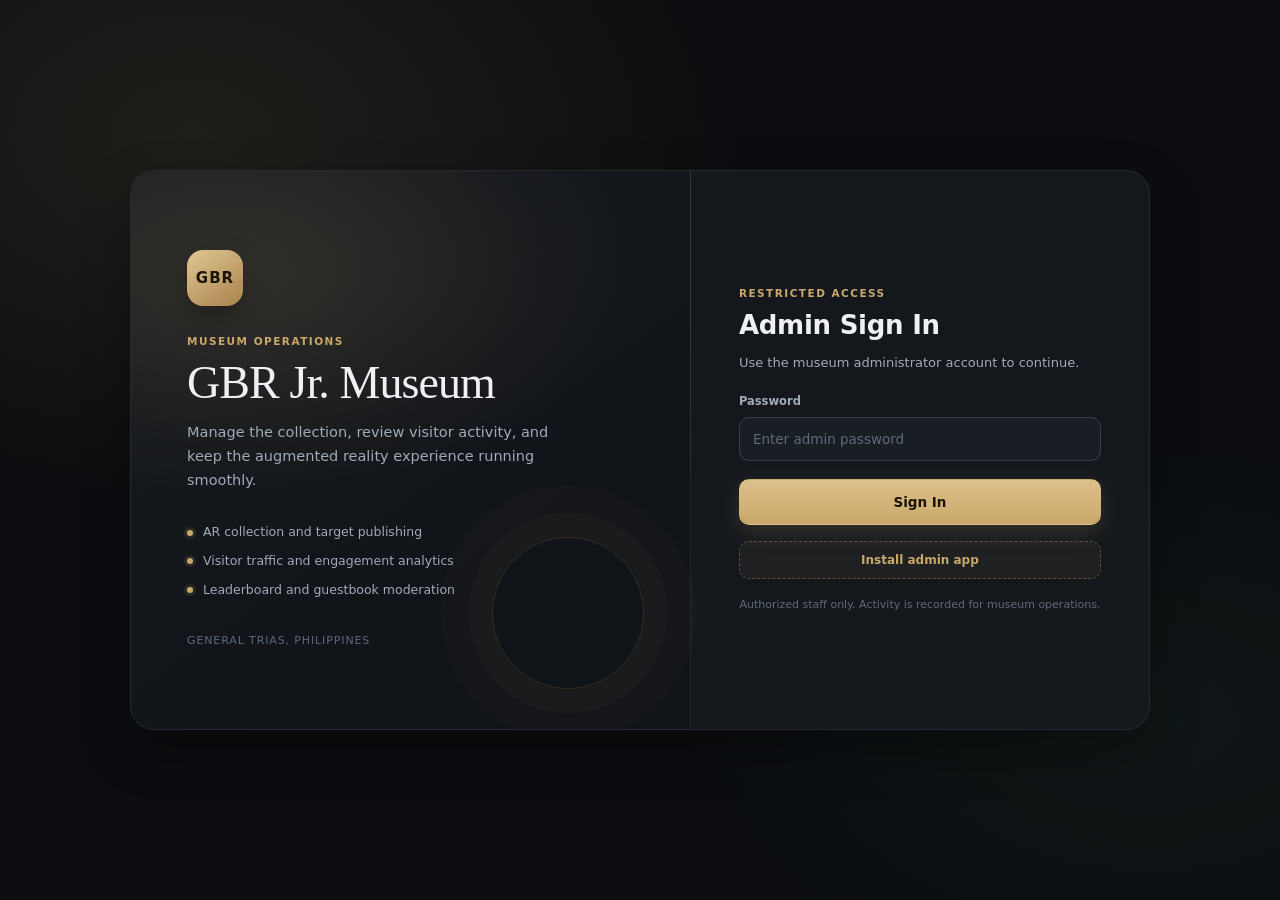
==== admin.html @ 987199d8 "Fix visit analytics recording and expand AI cataloging" ====
<!DOCTYPE html>
<html lang="en">
<head>
<meta charset="UTF-8" />
<meta name="viewport" content="width=device-width, initial-scale=1" />
<title>GBR Jr. Museum — Admin Console</title>
<link rel="manifest" href="admin-manifest.webmanifest" />
<meta name="theme-color" content="#0b0d10" />
<meta name="mobile-web-app-capable" content="yes" />
<meta name="apple-mobile-web-app-capable" content="yes" />
<meta name="apple-mobile-web-app-status-bar-style" content="black-translucent" />
<meta name="apple-mobile-web-app-title" content="GBR Admin" />
<link rel="apple-touch-icon" href="./assets/logo.png" />
<link rel="stylesheet" href="admin.css?v=10" />
<script src="asset-manifest.js"></script>
<script src="offline-store.js"></script>
<script>
  window.gbrAdminInstallPrompt = null;
  window.addEventListener("beforeinstallprompt", (event) => {
    event.preventDefault();
    window.gbrAdminInstallPrompt = event;
  });
</script>
<script src="https://aframe.io/releases/1.5.0/aframe.min.js" defer></script>
<script src="https://cdn.jsdelivr.net/npm/mind-ar@1.2.5/dist/mindar-image-aframe.prod.js" defer></script>
<base target="_blank">
</head>
<body>

  <div id="screen-login" class="login-screen">
    <div class="login-panel">
      <section class="login-brand">
        <div class="brand-mark">GBR</div>
        <p class="eyebrow">Museum Operations</p>
        <h1>GBR Jr. Museum</h1>
        <p class="login-lede">Manage the collection, review visitor activity, and keep the augmented reality experience running smoothly.</p>
        <ul class="login-highlights">
          <li>AR collection and target publishing</li>
          <li>Visitor traffic and engagement analytics</li>
          <li>Leaderboard and guestbook moderation</li>
        </ul>
        <p class="login-location">General Trias, Philippines</p>
      </section>

      <section class="login-card">
        <p class="eyebrow">Restricted Access</p>
        <h2>Admin Sign In</h2>
        <p class="modal-desc">Use the museum administrator account to continue.</p>
        <label class="field-label" for="admin-password-input">Password</label>
        <input id="admin-password-input" class="text-input" type="password" placeholder="Enter admin password" autocomplete="current-password" />
        <p id="admin-login-error" class="admin-error hidden">Incorrect password.</p>
        <button id="btn-admin-login-submit" class="btn-primary">Sign In</button>
        <button id="btn-install-admin-login" class="login-install-btn" type="button">Install admin app</button>
        <p class="login-footnote">Authorized staff only. Activity is recorded for museum operations.</p>
      </section>
    </div>
  </div>

  <div id="ai-modal" class="modal-overlay hidden">
    <div class="modal-card ai-modal-card">
      <p class="modal-eyebrow">AI Assistant</p>
      <h2>Auto-Fill Collection Info &amp; Quiz</h2>
      <p class="modal-desc">Paste any reference text below — an artwork, artifact, sculpture, document, monument, heritage structure, or historical site. The AI will extract the title, artist/maker, year, location, write a description, and generate quiz questions.</p>
      <textarea id="ai-paste-input" class="note-textarea" rows="6" maxlength="4000" placeholder="Paste collection info here… e.g. The historic Puente de Malabon (Malabon Bridge) was constructed during the 19th century under the Spanish colonial administration to span the Malabon-Tullahan river network. During the Philippine-American War in 1899, one of its stone spans was deliberately destroyed by Filipino revolutionary forces. It was later rebuilt in reinforced concrete and steel."></textarea>
      <p class="field-hint">Up to 4,000 characters. Works with artworks, artifacts, monuments, historical sites, and other collection objects.</p>
      <p id="ai-modal-status" class="ai-status"></p>
      <div class="modal-actions">
        <button id="btn-ai-cancel" class="btn-secondary">Cancel</button>
        <button id="btn-ai-submit" class="btn-primary">Auto-Fill Fields &amp; Quiz</button>
      </div>
    </div>
  </div>

  <div id="admin-dashboard" class="admin-shell hidden">
    <aside class="sidebar">
      <div class="sidebar-brand">
        <div class="brand-mark small">GBR</div>
        <div>
          <strong>GBR Jr. Museum</strong>
          <span>Collection Console</span>
        </div>
      </div>

      <nav class="sidebar-nav" aria-label="Admin sections">
        <button class="tab-btn active" data-tab="stats" data-page-title="Visitor Overview">
          <svg viewBox="0 0 24 24" fill="none" stroke="currentColor" stroke-width="1.8" stroke-linecap="round" stroke-linejoin="round" aria-hidden="true"><rect x="3" y="3" width="7" height="7" rx="1.5"/><rect x="14" y="3" width="7" height="7" rx="1.5"/><rect x="3" y="14" width="7" height="7" rx="1.5"/><rect x="14" y="14" width="7" height="7" rx="1.5"/></svg>
          <span>Overview</span>
        </button>
        <button class="tab-btn" data-tab="artworks" data-page-title="Artwork Collection">
          <svg viewBox="0 0 24 24" fill="none" stroke="currentColor" stroke-width="1.8" stroke-linecap="round" stroke-linejoin="round" aria-hidden="true"><rect x="3" y="4" width="18" height="16" rx="2"/><circle cx="8.5" cy="9" r="1.6"/><path d="M21 15l-5-5L5 21"/></svg>
          <span>Artworks</span>
        </button>
        <button class="tab-btn" data-tab="leaderboard" data-page-title="Leaderboard">
          <svg viewBox="0 0 24 24" fill="none" stroke="currentColor" stroke-width="1.8" stroke-linecap="round" stroke-linejoin="round" aria-hidden="true"><path d="M8 21h8"/><path d="M12 17v4"/><path d="M7 4h10v4a5 5 0 0 1-10 0V4z"/><path d="M7 6H4a3 3 0 0 0 3 4"/><path d="M17 6h3a3 3 0 0 1-3 4"/></svg>
          <span>Leaderboard</span>
        </button>
        <button class="tab-btn" data-tab="notes" data-page-title="Guestbook">
          <svg viewBox="0 0 24 24" fill="none" stroke="currentColor" stroke-width="1.8" stroke-linecap="round" stroke-linejoin="round" aria-hidden="true"><path d="M21 14a3 3 0 0 1-3 3H8l-5 4V6a3 3 0 0 1 3-3h12a3 3 0 0 1 3 3v8z"/><path d="M8 8h8"/><path d="M8 12h5"/></svg>
          <span>Guestbook</span>
        </button>
      </nav>

      <div class="sidebar-footer">
        <div class="sidebar-live">
          <span class="live-dot"></span>
          <div>
            <strong>System Online</strong>
            <span>Firebase connected</span>
          </div>
        </div>
      </div>
    </aside>

    <div class="main-shell">
      <header class="topbar">
        <div class="topbar-title">
          <p class="eyebrow">Museum Operations</p>
          <h1 id="page-title">Visitor Overview</h1>
        </div>
        <div class="topbar-actions">
          <span id="stats-updated" class="topbar-updated">Not refreshed yet</span>
          <button id="btn-install-admin" class="btn-secondary btn-small btn-install" type="button" title="Install GBR Admin on this PC">
            <svg viewBox="0 0 24 24" fill="none" stroke="currentColor" stroke-width="1.8" stroke-linecap="round" stroke-linejoin="round" aria-hidden="true"><path d="M12 3v12"/><path d="m7 10 5 5 5-5"/><path d="M5 21h14"/></svg>
            <span>Install App</span>
          </button>
          <button id="btn-refresh-admin" class="btn-secondary btn-small" type="button">Refresh Data</button>
          <button id="btn-logout" class="btn-secondary btn-small btn-logout" type="button">Sign Out</button>
        </div>
      </header>

      <main class="admin-content">

        <section id="tab-stats" class="tab-panel">
          <div class="section-intro">
            <div>
              <h2>Visitor Analytics</h2>
              <p>Live and historical engagement across the museum experience.</p>
            </div>
            <span class="status-chip"><span class="live-dot"></span> Live tracking</span>
          </div>

          <div class="kpi-grid">
            <article class="kpi-card kpi-live">
              <div class="kpi-top">
                <span class="kpi-label">Live Now</span>
                <span class="live-pill"><span class="live-dot"></span>Live</span>
              </div>
              <span id="stat-active-now" class="kpi-value">—</span>
              <span class="kpi-caption">Visitors active in the last 60 seconds</span>
            </article>

            <article class="kpi-card">
              <div class="kpi-top">
                <span class="kpi-label">Visits Today</span>
                <svg class="kpi-icon" viewBox="0 0 24 24" fill="none" stroke="currentColor" stroke-width="1.7" stroke-linecap="round" stroke-linejoin="round" aria-hidden="true"><path d="M4 19V9"/><path d="M10 19V5"/><path d="M16 19v-7"/><path d="M22 19H2"/></svg>
              </div>
              <span id="stat-visits-today" class="kpi-value">—</span>
              <span id="stat-visits-today-note" class="kpi-caption">Compared with yesterday</span>
            </article>

            <article class="kpi-card">
              <div class="kpi-top">
                <span class="kpi-label">7-Day Visits</span>
                <svg class="kpi-icon" viewBox="0 0 24 24" fill="none" stroke="currentColor" stroke-width="1.7" stroke-linecap="round" stroke-linejoin="round" aria-hidden="true"><path d="M3 17l5-5 4 3 6-7"/><path d="M14 8h4v4"/></svg>
              </div>
              <span id="stat-visits-week" class="kpi-value">—</span>
              <span id="stat-visits-week-note" class="kpi-caption">Compared with the previous week</span>
            </article>

            <article class="kpi-card">
              <div class="kpi-top">
                <span class="kpi-label">Completions</span>
                <svg class="kpi-icon" viewBox="0 0 24 24" fill="none" stroke="currentColor" stroke-width="1.7" stroke-linecap="round" stroke-linejoin="round" aria-hidden="true"><path d="M8 21h8"/><path d="M12 17v4"/><path d="M7 4h10v4a5 5 0 0 1-10 0V4z"/><path d="M7 6H4a3 3 0 0 0 3 4"/><path d="M17 6h3a3 3 0 0 1-3 4"/></svg>
              </div>
              <span id="stat-leaderboard-count" class="kpi-value">—</span>
              <span id="stat-completions-note" class="kpi-caption">Visitors who finished the collection</span>
            </article>

            <article class="kpi-card">
              <div class="kpi-top">
                <span class="kpi-label">Guestbook Notes</span>
                <svg class="kpi-icon" viewBox="0 0 24 24" fill="none" stroke="currentColor" stroke-width="1.7" stroke-linecap="round" stroke-linejoin="round" aria-hidden="true"><path d="M21 14a3 3 0 0 1-3 3H8l-5 4V6a3 3 0 0 1 3-3h12a3 3 0 0 1 3 3v8z"/><path d="M8 8h8"/><path d="M8 12h5"/></svg>
              </div>
              <span id="stat-notes-count" class="kpi-value">—</span>
              <span id="stat-notes-note" class="kpi-caption">Notes left by visitors</span>
            </article>
          </div>

          <div class="analytics-grid analytics-grid-main">
            <section class="panel panel-traffic">
              <header class="panel-head">
                <div>
                  <p class="eyebrow">Traffic</p>
                  <h3>Site Visits</h3>
                </div>
                <div class="visits-filter" id="visits-filter">
                  <button class="filter-tab active" data-range="week">This Week</button>
                  <button class="filter-tab" data-range="lastweek">Last Week</button>
                  <button class="filter-tab" data-range="month">This Month</button>
                  <button class="filter-tab" data-range="all">All Time</button>
                </div>
              </header>
              <div id="visits-chart" class="visits-chart"></div>
              <p id="visits-chart-total" class="visits-chart-total">—</p>
            </section>

            <aside class="panel panel-insights">
              <header class="panel-head">
                <div>
                  <p class="eyebrow">Patterns</p>
                  <h3>Visitor Insights</h3>
                </div>
              </header>
              <ul class="insight-list">
                <li><span>Busiest weekday</span><strong id="insight-busiest-day">—</strong></li>
                <li><span>Peak visiting hour</span><strong id="insight-peak-hour">—</strong></li>
                <li><span>Daily average</span><strong id="insight-daily-average">—</strong></li>
                <li><span>Week over week</span><strong id="insight-week-change">—</strong></li>
                <li><span>Avg. completion time</span><strong id="insight-average-completion">—</strong></li>
                <li><span>Fastest completion</span><strong id="insight-fastest-completion">—</strong></li>
              </ul>
            </aside>
          </div>

          <div class="analytics-grid analytics-grid-secondary">
            <section class="panel">
              <header class="panel-head">
                <div>
                  <p class="eyebrow">Journey</p>
                  <h3>Visitor Funnel</h3>
                </div>
              </header>
              <div class="funnel-layout">
                <div id="journey-donut" class="donut">
                  <div class="donut-center">
                    <strong id="journey-rate">—</strong>
                    <span>completion</span>
                  </div>
                </div>
                <div class="legend-list">
                  <div class="legend-item">
                    <span class="legend-dot gold"></span>
                    <span>Completed collection</span>
                    <strong id="journey-completed">—</strong>
                  </div>
                  <div class="legend-item">
                    <span class="legend-dot muted"></span>
                    <span>Visitors seen</span>
                    <strong id="journey-visitors">—</strong>
                  </div>
                  <div class="legend-item">
                    <span class="legend-dot green"></span>
                    <span>Left a note</span>
                    <strong id="journey-notes">—</strong>
                  </div>
                </div>
              </div>
              <p class="panel-footnote" id="journey-footnote">Based on visitors seen across presence, completions, and guestbook activity.</p>
            </section>

            <section class="panel">
              <header class="panel-head">
                <div>
                  <p class="eyebrow">Guestbook</p>
                  <h3>Note Mix</h3>
                </div>
              </header>
              <div class="mix-list">
                <div class="mix-row">
                  <div class="mix-row-head"><span>Text notes</span><strong id="note-mix-text-count">—</strong></div>
                  <div class="meter"><span id="note-mix-text-bar" class="meter-fill meter-gold"></span></div>
                </div>
                <div class="mix-row">
                  <div class="mix-row-head"><span>Drawings</span><strong id="note-mix-draw-count">—</strong></div>
                  <div class="meter"><span id="note-mix-draw-bar" class="meter-fill meter-blue"></span></div>
                </div>
                <div class="mix-row">
                  <div class="mix-row-head"><span>Photos</span><strong id="note-mix-photo-count">—</strong></div>
                  <div class="meter"><span id="note-mix-photo-bar" class="meter-fill meter-green"></span></div>
                </div>
              </div>
              <p class="panel-footnote" id="note-mix-summary">No guestbook notes yet.</p>
            </section>

            <section class="panel">
              <header class="panel-head">
                <div>
                  <p class="eyebrow">AR Collection</p>
                  <h3>Readiness</h3>
                </div>
              </header>
              <div class="readiness-head">
                <strong id="readiness-percent">—</strong>
                <span>of the collection is AR-ready</span>
              </div>
              <div class="meter"><span id="readiness-bar" class="meter-fill meter-gold"></span></div>
              <ul class="mini-stats">
                <li><span>Total works</span><strong id="stat-artwork-count">—</strong></li>
                <li><span>Published</span><strong id="stat-artwork-published">—</strong></li>
                <li><span>Scannable targets</span><strong id="stat-artwork-scannable">—</strong></li>
                <li><span>3D models</span><strong id="stat-artwork-models">—</strong></li>
              </ul>
            </section>
          </div>
        </section>

        <section id="tab-artworks" class="tab-panel hidden">
          <div class="section-intro">
            <div>
              <h2>Artwork Collection</h2>
              <p>Upload, edit, and prepare works for the augmented reality experience.</p>
            </div>
            <div class="section-actions">
              <span id="artworks-count-label" class="status-chip neutral">—</span>
              <button id="btn-new-artwork" class="btn-primary btn-inline" type="button">New Artwork</button>
            </div>
          </div>

          <div class="artworks-layout">
            <div id="artwork-drawer-backdrop" class="drawer-backdrop" aria-hidden="true"></div>
            <div id="artwork-drawer" class="upload-panel panel artwork-drawer" role="dialog" aria-modal="true" aria-hidden="true" aria-labelledby="artwork-drawer-title">
              <header class="panel-head">
                <div>
                  <p id="artwork-drawer-eyebrow" class="eyebrow">New Entry</p>
                  <h3 id="artwork-drawer-title">Upload Artwork</h3>
                </div>
                <button id="btn-close-artwork-drawer" class="icon-btn drawer-close" type="button" aria-label="Close artwork editor">&times;</button>
              </header>

              <div class="drawer-body">
              <button id="btn-open-ai-modal" class="btn-secondary btn-small ai-fill-btn" type="button">AI Assistant — Auto-Fill Info &amp; Quiz</button>

              <div class="form-section quiz-hidden">
                <h4 class="form-section-title">Artwork Details</h4>

                <div class="form-group">
                  <label for="artwork-name">Title <span class="required">*</span></label>
                  <input id="artwork-name" class="text-input" type="text" placeholder="e.g. Starry Night" />
                </div>

                <div class="form-row">
                  <div class="form-group">
                    <label for="artwork-artist">Artist</label>
                    <input id="artwork-artist" class="text-input" type="text" placeholder="e.g. Vincent van Gogh" />
                  </div>
                  <div class="form-group">
                    <label for="artwork-year">Year</label>
                    <input id="artwork-year" class="text-input" type="text" placeholder="e.g. 1889" />
                  </div>
                </div>

                <div class="form-group">
                  <label for="artwork-location">Location</label>
                  <input id="artwork-location" class="text-input" type="text" placeholder="e.g. MoMA, New York" />
                </div>

                <div class="form-group">
                  <label for="artwork-details">Description <span class="required">*</span></label>
                  <textarea id="artwork-details" class="note-textarea" rows="4" placeholder="Full description of the artwork…"></textarea>
                </div>
              </div>

              <div class="form-section quiz-hidden">
                <h4 class="form-section-title">Media</h4>

                <div class="form-group">
                  <label>Artwork Photo <span class="required">*</span></label>
                  <div class="image-upload-zone" id="image-upload-zone">
                    <input type="file" id="artwork-image" accept="image/*" hidden />
                    <img id="image-preview" class="hidden" alt="Preview" />
                    <div id="upload-placeholder" class="upload-placeholder">
                      <span class="upload-icon">+</span>
                      <span>Select artwork image</span>
                      <span class="upload-hint">JPG or PNG, max 5MB</span>
                    </div>
                  </div>
                </div>

                <div class="form-group">
                  <label for="artwork-marker">AR Marker Image</label>
                  <div class="file-input-row">
                    <input type="file" id="artwork-marker" accept="image/*" />
                    <span class="upload-hint">Use the artwork as it appears on display</span>
                  </div>
                  <div id="marker-quality-wrap" class="marker-quality-wrap hidden">
                    <div class="marker-quality-preview">
                      <img id="marker-quality-img" src="" alt="Marker preview" />
                      <div id="marker-quality-canvas-wrap" class="hidden"><canvas id="marker-quality-canvas"></canvas></div>
                    </div>
                    <div class="marker-quality-info">
                      <div class="quality-row">
                        <span class="quality-label">Resolution</span>
                        <span id="marker-quality-resolution">—</span>
                      </div>
                      <div class="quality-row">
                        <span class="quality-label">Contrast score</span>
                        <span id="marker-quality-contrast">—</span>
                        <span id="marker-quality-contrast-bar" class="quality-bar"><span class="quality-bar-fill"></span></span>
                      </div>
                      <div class="quality-row">
                        <span class="quality-label">Feature points (est.)</span>
                        <span id="marker-quality-features">—</span>
                      </div>
                      <div class="quality-row">
                        <span class="quality-label">Overall</span>
                        <span id="marker-quality-rating" class="quality-rating">—</span>
                      </div>
                      <button id="btn-test-marker" class="btn-secondary btn-small" type="button">Test with MindAR Compiler</button>
                      <span id="marker-test-status" class="upload-status hidden"></span>
                    </div>
                  </div>
                </div>

                <div class="form-group">
                  <label for="artwork-model">3D Model (.glb)</label>
                  <input type="file" id="artwork-model" accept=".glb,model/gltf-binary" />
                </div>

                <div class="form-group">
                  <label for="artwork-skybox">Immersive Skybox (.glb)</label>
                  <input type="file" id="artwork-skybox" accept=".glb,model/gltf-binary" />
                </div>
              </div>

              <div class="form-section quiz-hidden">
                <h4 class="form-section-title">AR &amp; Immersive Placement</h4>

                <div class="form-row">
                  <div class="form-group">
                    <label for="artwork-model-scale">AR Model Scale</label>
                    <input id="artwork-model-scale" class="text-input" type="number" min="0.001" max="10" step="0.001" value="0.5" />
                    <span class="upload-hint">Crisanto uses 0.5</span>
                  </div>
                  <div class="form-group">
                    <label for="artwork-model-forward">Forward Position (Z)</label>
                    <input id="artwork-model-forward" class="text-input" type="number" min="-5" max="5" step="0.01" value="0.1" />
                    <span class="upload-hint">Crisanto uses 0.1</span>
                  </div>
                </div>

                <div class="form-row">
                  <div class="form-group">
                    <label for="artwork-immersive-scale">Immersive Scale</label>
                    <input id="artwork-immersive-scale" class="text-input" type="number" min="0.001" max="100" step="0.01" value="1" />
                    <span class="upload-hint">Skybox size (Crisanto: 1, MacArthur: 3.5)</span>
                  </div>
                  <div class="form-group">
                    <label for="artwork-immersive-rotation">Immersive Rotation (X Y Z)</label>
                    <input id="artwork-immersive-rotation" class="text-input" type="text" value="0 0 0" placeholder="e.g. 0 270 0" />
                    <span class="upload-hint">Degrees: pitch yaw roll (MacArthur: 0 270 0)</span>
                  </div>
                </div>

                <div class="form-group">
                  <label for="artwork-immersive-forward">Immersive Forward Position (Z)</label>
                  <input id="artwork-immersive-forward" class="text-input" type="number" min="-20" max="20" step="0.1" value="-3" />
                  <span class="upload-hint">Distance from camera in immersive view. Default: -3</span>
                </div>
              </div>

              <div class="form-section quiz-hidden">
                <h4 class="form-section-title">Visibility</h4>
                <div class="artwork-options">
                  <label class="checkbox-label"><input id="artwork-main" type="checkbox" checked /> Show in Main Collection</label>
                  <label class="checkbox-label"><input id="artwork-scannable" type="checkbox" checked /> Scannable with AR</label>
                  <label class="checkbox-label"><input id="artwork-published" type="checkbox" checked /> Published</label>
                  <label class="checkbox-label checkbox-highlight"><input id="artwork-hunt" type="checkbox" checked /> Include in Scavenger Hunt</label>
                </div>
                <p class="field-hint">Artworks left out of the scavenger hunt stay available in the Library and AR, but are excluded from hunt progress and completion.</p>
              </div>

              <div class="form-section" id="quiz-section">
                <div class="quiz-section-head">
                  <h4 class="form-section-title">Quiz Questions</h4>
                  <button id="btn-add-quiz-question" class="btn-secondary btn-small" type="button">+ Add Question</button>
                </div>
                <p class="field-hint">Add multiple-choice questions for this artwork. The AI Assistant can also generate a quiz from the info you paste.</p>
                <div id="quiz-editor-list" class="quiz-editor-list"></div>
              </div>
              </div>

              <div class="drawer-footer">
                <p id="upload-status" class="upload-status"></p>
                <div class="drawer-footer-actions">
                  <button id="btn-cancel-artwork-edit" class="btn-secondary" type="button">Cancel</button>
                  <button id="btn-upload-artwork" class="btn-primary">Upload Artwork</button>
                </div>
              </div>
            </div>

            <div class="artworks-list-panel panel">
              <header class="panel-head">
                <div>
                  <p class="eyebrow">Collection</p>
                  <h3>Existing Artworks</h3>
                </div>
                <p class="collection-hint">Select artworks to bulk edit, or use the hunt switch for a quick change.</p>
              </header>

              <div class="collection-toolbar">
                <div class="collection-toolbar-main">
                  <label class="search-field" for="artwork-search">
                    <svg viewBox="0 0 24 24" aria-hidden="true"><circle cx="11" cy="11" r="7"></circle><path d="m20 20-4-4"></path></svg>
                    <input id="artwork-search" type="search" placeholder="Search by title, artist, or year" autocomplete="off" />
                  </label>
                  <select id="artwork-hunt-filter" class="date-select" aria-label="Filter artworks">
                    <option value="all">All artworks</option>
                    <option value="hunt">In scavenger hunt</option>
                    <option value="not-hunt">Not in hunt</option>
                    <option value="draft">Drafts only</option>
                  </select>
                </div>
                <div class="collection-toolbar-actions">
                  <label class="checkbox-label select-all-label"><input id="artwork-select-all" type="checkbox" /> Select all shown</label>
                  <span id="artwork-selection-count" class="filter-count">0 selected</span>
                  <button id="btn-bulk-edit" class="btn-secondary btn-small" type="button" disabled>Bulk edit</button>
                </div>
              </div>

              <p id="artwork-collection-status" class="collection-status hidden" role="status"></p>

              <div id="bulk-edit-panel" class="bulk-edit-panel hidden">
                <div class="bulk-edit-head">
                  <div>
                    <p class="eyebrow">Bulk edit</p>
                    <h4>Update selected artworks</h4>
                  </div>
                  <button id="btn-bulk-close" class="btn-tiny" type="button">Close</button>
                </div>
                <p class="modal-desc">Choose what to change. Keep leaves a field untouched. Published, collection, and AR settings apply to uploaded artworks; scavenger hunt applies to every artwork.</p>
                <div class="bulk-edit-grid">
                  <label class="bulk-field">
                    <span>Scavenger hunt</span>
                    <select id="bulk-hunt" class="date-select">
                      <option value="keep">Keep unchanged</option>
                      <option value="yes">Include in hunt</option>
                      <option value="no">Remove from hunt</option>
                    </select>
                  </label>
                  <label class="bulk-field">
                    <span>Published</span>
                    <select id="bulk-published" class="date-select">
                      <option value="keep">Keep unchanged</option>
                      <option value="yes">Publish</option>
                      <option value="no">Unpublish</option>
                    </select>
                  </label>
                  <label class="bulk-field">
                    <span>AR scanning</span>
                    <select id="bulk-scannable" class="date-select">
                      <option value="keep">Keep unchanged</option>
                      <option value="yes">Enable</option>
                      <option value="no">Disable</option>
                    </select>
                  </label>
                  <label class="bulk-field">
                    <span>Main collection</span>
                    <select id="bulk-main" class="date-select">
                      <option value="keep">Keep unchanged</option>
                      <option value="yes">Show</option>
                      <option value="no">Hide</option>
                    </select>
                  </label>
                </div>
                <div class="bulk-edit-actions">
                  <span id="bulk-edit-status" class="upload-status"></span>
                  <button id="btn-bulk-apply" class="btn-primary btn-inline" type="button">Apply changes</button>
                </div>
              </div>

              <div id="admin-artworks-list" class="admin-artworks-list"></div>

              <div class="ar-publish-panel">
                <p class="eyebrow">AR Target Bundle</p>
                <p class="modal-desc">Build a new target file after adding or changing scannable artworks. Visitors keep using the last complete bundle until this finishes.</p>
                <button id="btn-build-ar" class="btn-primary btn-inline" type="button">Build and Publish AR Collection</button>
                <p id="ar-build-status" class="upload-status"></p>
              </div>
            </div>
          </div>
        </section>

        <section id="tab-leaderboard" class="tab-panel hidden">
          <div class="section-intro">
            <div>
              <h2>Leaderboard</h2>
              <p>Fastest collection completions, newest first when unfiltered.</p>
            </div>
            <div class="admin-section-actions">
              <button id="btn-export-leaderboard" class="btn-tiny">Export JSON</button>
              <button id="btn-clear-leaderboard" class="btn-tiny danger">Clear All</button>
            </div>
          </div>

          <div class="panel table-panel">
            <div class="date-filter-bar">
              <span class="date-filter-label">Filter by date</span>
              <select id="lb-date-filter" class="date-select">
                <option value="all">All Time</option>
                <option value="today">Today</option>
                <option value="yesterday">Yesterday</option>
                <option value="week">This Week</option>
                <option value="lastweek">Last Week</option>
                <option value="month">This Month</option>
                <option value="lastmonth">Last Month</option>
                <option value="custom">Custom Range…</option>
              </select>
              <div id="lb-custom-range" class="custom-range hidden">
                <input type="date" id="lb-date-from" class="date-input" />
                <span>to</span>
                <input type="date" id="lb-date-to" class="date-input" />
                <button id="lb-apply-custom" class="btn-tiny">Apply</button>
              </div>
              <span id="lb-filter-count" class="filter-count"></span>
            </div>

            <div id="admin-leaderboard-list" class="admin-list"></div>
          </div>
        </section>

        <section id="tab-notes" class="tab-panel hidden">
          <div class="section-intro">
            <div>
              <h2>Guestbook</h2>
              <p>Review and moderate visitor notes, drawings, and photos.</p>
            </div>
            <div class="admin-section-actions">
              <button id="btn-export-notes" class="btn-tiny">Export JSON</button>
              <button id="btn-clear-notes" class="btn-tiny danger">Clear All</button>
            </div>
          </div>

          <div class="panel table-panel">
            <div class="date-filter-bar">
              <span class="date-filter-label">Filter by date</span>
              <select id="notes-date-filter" class="date-select">
                <option value="all">All Time</option>
                <option value="today">Today</option>
                <option value="yesterday">Yesterday</option>
                <option value="week">This Week</option>
                <option value="lastweek">Last Week</option>
                <option value="month">This Month</option>
                <option value="lastmonth">Last Month</option>
                <option value="custom">Custom Range…</option>
              </select>
              <div id="notes-custom-range" class="custom-range hidden">
                <input type="date" id="notes-date-from" class="date-input" />
                <span>to</span>
                <input type="date" id="notes-date-to" class="date-input" />
                <button id="notes-apply-custom" class="btn-tiny">Apply</button>
              </div>
              <span id="notes-filter-count" class="filter-count"></span>
            </div>

            <div id="admin-notes-list" class="admin-list"></div>
          </div>
        </section>

      </main>
    </div>
  </div>

  <div id="admin-note-view-modal" class="modal-overlay hidden">
    <div class="modal-card admin-note-view-card">
      <p class="modal-eyebrow">Guestbook Note</p>
      <div id="admin-note-view-content" class="admin-note-view-content"></div>
      <p id="admin-note-view-name" class="admin-note-view-name"></p>
      <button id="btn-admin-note-view-close" class="btn-secondary" type="button">Close</button>
    </div>
  </div>

  <script src="https://www.gstatic.com/firebasejs/10.12.0/firebase-app-compat.js"></script>
  <script src="https://www.gstatic.com/firebasejs/10.12.0/firebase-auth-compat.js"></script>
  <script src="https://www.gstatic.com/firebasejs/10.12.0/firebase-database-compat.js"></script>

  <script src="https://cdn.jsdelivr.net/npm/@supabase/supabase-js@2"></script>

  <script>
    const firebaseConfig = {
      apiKey: "AIzaSyAqhByx12wmk-fSGdkvZmu9LKlBZbKAy6k",
      authDomain: "gbrmuseumtest.firebaseapp.com",
      databaseURL: "https://gbrmuseumtest-default-rtdb.asia-southeast1.firebasedatabase.app",
      projectId: "gbrmuseumtest",
      storageBucket: "gbrmuseumtest.firebasestorage.app",
      messagingSenderId: "712998038471",
      appId: "1:712998038471:web:8fce1f16a87c2dc89247e2",
      measurementId: "G-ELC6XEQDZR"
    };
    firebase.initializeApp(firebaseConfig);
  </script>

  <script src="admin.js?v=11" defer></script>
</body>
</html>
---- admin.css ----
/* ============================================
   GBR Jr. Museum — Admin Console
   ============================================ */
:root {
  --bg: #0b0d10;
  --bg-elevated: #0f1216;
  --surface: #14181d;
  --surface-2: #191e25;
  --surface-3: #20262e;
  --border: rgba(255, 255, 255, 0.075);
  --border-strong: rgba(255, 255, 255, 0.14);
  --text: #eef0f3;
  --text-dim: #a2aab6;
  --muted: #7f8996;
  --muted-2: #606a77;
  --gold: #c9a86a;
  --gold-bright: #ddc08b;
  --gold-soft: rgba(201, 168, 106, 0.12);
  --gold-softer: rgba(201, 168, 106, 0.06);
  --success: #5fbf8f;
  --success-soft: rgba(95, 191, 143, 0.12);
  --danger: #e06b63;
  --danger-soft: rgba(224, 107, 99, 0.12);
  --blue: #7fb3d5;
  --radius-lg: 18px;
  --radius: 14px;
  --radius-sm: 10px;
  --shadow: 0 20px 50px rgba(0, 0, 0, 0.3);
  --shadow-sm: 0 8px 24px rgba(0, 0, 0, 0.18);
  --sidebar-width: 248px;
}

* { box-sizing: border-box; -webkit-tap-highlight-color: transparent; }

html, body {
  margin: 0;
  padding: 0;
  min-height: 100%;
}

body {
  color: var(--text);
  font-family: "Segoe UI", system-ui, -apple-system, BlinkMacSystemFont, Roboto, sans-serif;
  font-size: 14px;
  line-height: 1.5;
  background:
    radial-gradient(1100px 500px at 78% -12%, rgba(201, 168, 106, 0.08), transparent 62%),
    radial-gradient(900px 500px at 8% 110%, rgba(95, 191, 143, 0.045), transparent 60%),
    var(--bg);
  -webkit-font-smoothing: antialiased;
}

h1, h2, h3, h4 { margin: 0; font-weight: 650; letter-spacing: -0.01em; }
p { margin: 0; }
button, input, select, textarea { font: inherit; }
button { color: inherit; }
svg { display: block; }

.hidden { display: none !important; }

/* ---------------- Shared type ---------------- */
.eyebrow {
  margin: 0 0 4px;
  color: var(--gold);
  font-size: 10.5px;
  font-weight: 700;
  letter-spacing: 0.14em;
  text-transform: uppercase;
}

/* ---------------- Buttons ---------------- */
.btn-primary, .btn-secondary, .btn-tiny {
  border: 1px solid transparent;
  border-radius: var(--radius-sm);
  font-family: inherit;
  font-weight: 650;
  cursor: pointer;
  transition: background 0.16s ease, border-color 0.16s ease, color 0.16s ease, transform 0.16s ease;
}

.btn-primary {
  width: 100%;
  min-height: 46px;
  padding: 12px 20px;
  margin-top: 6px;
  color: #1b1409;
  background: linear-gradient(180deg, var(--gold-bright), var(--gold));
  box-shadow: 0 8px 22px rgba(201, 168, 106, 0.18);
  font-size: 13.5px;
}
.btn-primary:hover { filter: brightness(1.05); }
.btn-primary:active { transform: translateY(1px); }
.btn-primary:disabled { opacity: 0.55; cursor: not-allowed; }

.btn-secondary {
  min-height: 46px;
  padding: 12px 18px;
  color: var(--text);
  background: rgba(255, 255, 255, 0.055);
  border-color: var(--border-strong);
  font-size: 13.5px;
}
.btn-secondary:hover { background: rgba(255, 255, 255, 0.09); border-color: rgba(255, 255, 255, 0.22); }

.btn-small {
  width: auto;
  min-height: 38px;
  padding: 9px 15px;
  font-size: 12.5px;
}

.btn-tiny {
  min-height: 34px;
  padding: 7px 12px;
  border-radius: 8px;
  color: var(--text-dim);
  background: rgba(255, 255, 255, 0.05);
  border-color: var(--border);
  font-size: 11.5px;
}
.btn-tiny:hover { color: var(--text); background: rgba(255, 255, 255, 0.09); }
.btn-tiny.danger { color: #f59a92; border-color: rgba(224, 107, 99, 0.32); background: var(--danger-soft); }
.btn-tiny.danger:hover { background: rgba(224, 107, 99, 0.2); }

/* ---------------- Inputs ---------------- */
.text-input, .note-textarea, .date-select, .date-input {
  width: 100%;
  color: var(--text);
  background: var(--surface-2);
  border: 1px solid var(--border-strong);
  border-radius: var(--radius-sm);
  padding: 11px 13px;
  font-size: 13.5px;
  outline: none;
  transition: border-color 0.16s ease, box-shadow 0.16s ease, background 0.16s ease;
}
.text-input { min-height: 44px; }
.text-input::placeholder, .note-textarea::placeholder { color: var(--muted-2); }
.text-input:focus, .note-textarea:focus, .date-select:focus, .date-input:focus {
  border-color: rgba(201, 168, 106, 0.7);
  box-shadow: 0 0 0 3px rgba(201, 168, 106, 0.14);
  background: #1b2028;
}
.note-textarea { min-height: 108px; resize: vertical; line-height: 1.55; }
.date-select { width: auto; cursor: pointer; padding-right: 34px; }
.date-input { width: auto; min-width: 140px; }

.field-label {
  display: block;
  margin: 16px 0 6px;
  color: var(--text-dim);
  font-size: 11.5px;
  font-weight: 650;
}

.file-input-row { display: flex; flex-direction: column; gap: 6px; }
.file-input-row input, .form-group input[type="file"] {
  width: 100%;
  padding: 10px 12px;
  color: var(--muted);
  background: var(--surface-2);
  border: 1px dashed var(--border-strong);
  border-radius: var(--radius-sm);
  font-size: 12px;
}
.file-input-row input::file-selector-button, .form-group input[type="file"]::file-selector-button {
  margin-right: 10px;
  padding: 5px 10px;
  color: var(--text);
  background: rgba(255, 255, 255, 0.07);
  border: 0;
  border-radius: 7px;
  font-size: 11.5px;
  font-weight: 600;
  cursor: pointer;
}

.checkbox-label {
  display: flex;
  align-items: center;
  gap: 10px;
  color: var(--text-dim);
  font-size: 12.5px;
  cursor: pointer;
}
.checkbox-label input { width: 16px; height: 16px; accent-color: var(--gold); }
.checkbox-highlight { color: var(--gold-bright); }
.field-hint { margin: 9px 0 0; color: var(--muted-2); font-size: 11px; line-height: 1.55; }

.form-group { margin-bottom: 16px; }
.form-group label {
  display: block;
  margin-bottom: 6px;
  color: var(--text-dim);
  font-size: 11.5px;
  font-weight: 650;
}
.form-group .required { color: var(--danger); }
.form-row { display: grid; grid-template-columns: 1fr 1fr; gap: 12px; }
.artwork-options {
  display: grid;
  gap: 10px;
  padding: 14px;
  background: var(--surface-2);
  border: 1px solid var(--border);
  border-radius: var(--radius-sm);
}

.upload-hint { display: block; margin-top: 5px; color: var(--muted-2); font-size: 10.5px; line-height: 1.4; }

/* ---------------- Login ---------------- */
.login-screen {
  position: fixed;
  inset: 0;
  z-index: 40;
  display: flex;
  align-items: center;
  justify-content: center;
  padding: 32px;
  overflow-y: auto;
  background:
    radial-gradient(900px 600px at 15% 15%, rgba(201, 168, 106, 0.11), transparent 62%),
    radial-gradient(800px 500px at 90% 80%, rgba(95, 191, 143, 0.05), transparent 60%),
    var(--bg);
}

.login-panel {
  display: grid;
  grid-template-columns: minmax(0, 1.1fr) minmax(0, 0.9fr);
  width: min(1020px, 100%);
  min-height: 560px;
  background: var(--surface);
  border: 1px solid var(--border);
  border-radius: 24px;
  box-shadow: var(--shadow);
  overflow: hidden;
}

.login-brand {
  position: relative;
  display: flex;
  flex-direction: column;
  justify-content: center;
  padding: 56px;
  background:
    radial-gradient(600px 340px at 20% 18%, rgba(201, 168, 106, 0.16), transparent 65%),
    linear-gradient(145deg, #171b20, #101318 70%);
  border-right: 1px solid var(--border);
}
.login-brand::after {
  content: "";
  position: absolute;
  right: 46px;
  bottom: 40px;
  width: 150px;
  height: 150px;
  border: 1px solid rgba(201, 168, 106, 0.18);
  border-radius: 50%;
  box-shadow: 0 0 0 24px rgba(201, 168, 106, 0.035), 0 0 0 52px rgba(201, 168, 106, 0.02);
  pointer-events: none;
}
.login-brand .eyebrow { margin-top: 28px; }
.login-brand h1 {
  max-width: 430px;
  margin: 4px 0 14px;
  font-family: Georgia, "Times New Roman", serif;
  font-size: clamp(32px, 4vw, 46px);
  font-weight: 500;
  letter-spacing: -0.02em;
  line-height: 1.08;
}
.login-lede { max-width: 390px; color: var(--text-dim); font-size: 14.5px; line-height: 1.65; }
.login-highlights {
  display: grid;
  gap: 10px;
  margin: 30px 0 0;
  padding: 0;
  list-style: none;
}
.login-highlights li {
  display: flex;
  align-items: center;
  gap: 10px;
  color: var(--text-dim);
  font-size: 12.5px;
}
.login-highlights li::before {
  content: "";
  width: 6px;
  height: 6px;
  flex-shrink: 0;
  border-radius: 50%;
  background: var(--gold);
  box-shadow: 0 0 0 3px var(--gold-soft);
}
.login-location { margin-top: 34px; color: var(--muted-2); font-size: 11px; letter-spacing: 0.08em; text-transform: uppercase; }

.login-card {
  align-self: center;
  padding: 52px 48px;
}
.login-card h2 { margin: 0 0 8px; font-size: 26px; }
.login-card .modal-desc { margin-bottom: 20px; }
.login-card .btn-primary { margin-top: 18px; }
.login-footnote { margin-top: 18px; color: var(--muted-2); font-size: 11px; line-height: 1.5; text-align: center; }
.login-install-btn {
  display: inline-flex;
  align-items: center;
  justify-content: center;
  width: 100%;
  margin-top: 16px;
  padding: 9px 12px;
  color: var(--gold);
  background: var(--gold-softer);
  border: 1px dashed rgba(201, 168, 106, 0.36);
  border-radius: var(--radius-sm);
  font-family: inherit;
  font-size: 12px;
  font-weight: 650;
  cursor: pointer;
}
.login-install-btn:hover {
  background: var(--gold-soft);
  border-color: rgba(201, 168, 106, 0.5);
}

.brand-mark {
  display: flex;
  align-items: center;
  justify-content: center;
  width: 56px;
  height: 56px;
  color: #1b1409;
  background: linear-gradient(145deg, #e0c793, #a9824c);
  border-radius: 16px;
  font-size: 15px;
  font-weight: 800;
  letter-spacing: 0.07em;
  box-shadow: 0 10px 26px rgba(0, 0, 0, 0.28);
}
.brand-mark.small { width: 40px; height: 40px; border-radius: 12px; font-size: 11px; }

/* ---------------- Modals ---------------- */
.modal-overlay {
  position: fixed;
  inset: 0;
  z-index: 50;
  display: flex;
  align-items: center;
  justify-content: center;
  padding: 24px;
  background: rgba(5, 7, 9, 0.78);
  backdrop-filter: blur(6px);
}
.modal-card {
  width: 100%;
  max-width: 430px;
  max-height: calc(100vh - 48px);
  overflow-y: auto;
  padding: 30px;
  text-align: left;
  background: var(--surface);
  border: 1px solid var(--border-strong);
  border-radius: 20px;
  box-shadow: var(--shadow);
}
.modal-eyebrow {
  margin: 0 0 6px;
  color: var(--gold);
  font-size: 10.5px;
  font-weight: 700;
  letter-spacing: 0.14em;
  text-transform: uppercase;
}
.modal-card h2 { margin-bottom: 8px; font-size: 22px; }
.modal-desc { color: var(--text-dim); font-size: 13px; line-height: 1.55; }
.modal-actions { display: flex; gap: 10px; margin-top: 16px; }
.modal-actions .btn-primary, .modal-actions .btn-secondary { width: 50%; margin-top: 0; }
.ai-modal-card { max-width: 560px; }
.ai-modal-card .note-textarea { margin-top: 16px; min-height: 150px; }
.ai-modal-card .btn-primary { width: 100%; }

.admin-error {
  margin: 8px 0 0;
  color: #f08c84;
  font-size: 12px;
}

.ai-status { min-height: 20px; margin: 10px 0 0; color: var(--text-dim); font-size: 12px; }
.ai-status.success { color: var(--success); }
.ai-status.error { color: #f08c84; }

/* ---------------- App shell ---------------- */
.admin-shell { min-height: 100vh; }
.admin-shell.hidden { display: none; }

.sidebar {
  position: fixed;
  inset: 0 auto 0 0;
  z-index: 30;
  display: flex;
  flex-direction: column;
  width: var(--sidebar-width);
  padding: 22px 14px;
  background: rgba(11, 14, 18, 0.92);
  border-right: 1px solid var(--border);
  backdrop-filter: blur(16px);
}

.sidebar-brand {
  display: flex;
  align-items: center;
  gap: 12px;
  padding: 0 6px 20px;
  margin-bottom: 16px;
  border-bottom: 1px solid var(--border);
}
.sidebar-brand strong { display: block; font-size: 13px; font-weight: 650; }
.sidebar-brand span { display: block; margin-top: 1px; color: var(--muted-2); font-size: 10.5px; }

.sidebar-nav { display: flex; flex: 1; flex-direction: column; gap: 3px; }

.tab-btn {
  display: flex;
  align-items: center;
  gap: 12px;
  width: 100%;
  padding: 11px 12px;
  color: var(--muted);
  background: transparent;
  border: 1px solid transparent;
  border-radius: var(--radius-sm);
  font-size: 13px;
  font-weight: 600;
  text-align: left;
  cursor: pointer;
  transition: background 0.16s ease, color 0.16s ease, border-color 0.16s ease;
}
.tab-btn svg { width: 18px; height: 18px; flex-shrink: 0; }
.tab-btn:hover { color: var(--text); background: rgba(255, 255, 255, 0.04); }
.tab-btn.active {
  color: var(--gold-bright);
  background: var(--gold-soft);
  border-color: rgba(201, 168, 106, 0.16);
}

.sidebar-footer { padding-top: 14px; border-top: 1px solid var(--border); }
.sidebar-live {
  display: flex;
  align-items: center;
  gap: 11px;
  padding: 10px 8px;
}
.sidebar-live strong { display: block; font-size: 11.5px; font-weight: 650; }
.sidebar-live span { display: block; color: var(--muted-2); font-size: 10px; }

.live-dot {
  width: 8px;
  height: 8px;
  flex-shrink: 0;
  border-radius: 50%;
  background: var(--success);
  box-shadow: 0 0 0 4px var(--success-soft);
  animation: livePulse 2.4s ease-in-out infinite;
}
@keyframes livePulse {
  0%, 100% { box-shadow: 0 0 0 4px var(--success-soft); }
  50% { box-shadow: 0 0 0 7px rgba(95, 191, 143, 0.03); }
}

.main-shell {
  display: flex;
  flex-direction: column;
  min-height: 100vh;
  margin-left: var(--sidebar-width);
}

.topbar {
  position: sticky;
  top: 0;
  z-index: 20;
  display: flex;
  align-items: center;
  justify-content: space-between;
  gap: 20px;
  padding: 17px 32px;
  background: rgba(11, 13, 16, 0.82);
  border-bottom: 1px solid var(--border);
  backdrop-filter: blur(16px);
}
.topbar-title h1 { margin-top: 2px; font-size: 21px; font-weight: 650; }
.topbar-actions { display: flex; align-items: center; gap: 9px; }
.topbar-updated { margin-right: 4px; color: var(--muted-2); font-size: 11.5px; white-space: nowrap; }
.btn-logout { color: var(--text-dim); }
.btn-install {
  display: inline-flex;
  align-items: center;
  justify-content: center;
  gap: 7px;
  color: var(--gold-bright);
  background: var(--gold-soft);
  border-color: rgba(201, 168, 106, 0.32);
}
.btn-install:hover {
  background: rgba(201, 168, 106, 0.19);
  border-color: rgba(201, 168, 106, 0.5);
}
.btn-install svg { width: 15px; height: 15px; }

.admin-content {
  width: 100%;
  max-width: 1480px;
  margin: 0 auto;
  padding: 28px 32px 56px;
}

/* ---------------- Section heading ---------------- */
.section-intro {
  display: flex;
  align-items: flex-end;
  justify-content: space-between;
  gap: 24px;
  margin-bottom: 20px;
}
.section-intro h2 { margin-bottom: 4px; font-size: 23px; }
.section-intro p { color: var(--muted); font-size: 13px; }

.status-chip {
  display: inline-flex;
  align-items: center;
  gap: 8px;
  flex-shrink: 0;
  padding: 7px 12px;
  color: var(--success);
  background: var(--success-soft);
  border: 1px solid rgba(95, 191, 143, 0.22);
  border-radius: 999px;
  font-size: 11px;
  font-weight: 650;
}
.status-chip.neutral {
  color: var(--text-dim);
  background: rgba(255, 255, 255, 0.04);
  border-color: var(--border);
  font-variant-numeric: tabular-nums;
}

/* ---------------- KPI cards ---------------- */
.kpi-grid {
  display: grid;
  grid-template-columns: repeat(5, minmax(0, 1fr));
  gap: 12px;
  margin-bottom: 18px;
}
.kpi-card {
  display: flex;
  flex-direction: column;
  min-height: 130px;
  padding: 16px 17px;
  background: linear-gradient(180deg, rgba(255, 255, 255, 0.045), rgba(255, 255, 255, 0.012));
  border: 1px solid var(--border);
  border-radius: var(--radius);
  box-shadow: var(--shadow-sm);
}
.kpi-card.kpi-live {
  background: linear-gradient(180deg, rgba(95, 191, 143, 0.1), rgba(95, 191, 143, 0.015));
  border-color: rgba(95, 191, 143, 0.24);
}
.kpi-top { display: flex; align-items: center; justify-content: space-between; gap: 8px; }
.kpi-label { color: var(--muted); font-size: 11.5px; font-weight: 650; letter-spacing: 0.01em; }
.kpi-icon { width: 17px; height: 17px; color: var(--muted-2); }
.kpi-value {
  margin-top: auto;
  padding-top: 18px;
  color: var(--text);
  font-family: Georgia, "Times New Roman", serif;
  font-size: 33px;
  font-weight: 500;
  line-height: 1;
  letter-spacing: -0.02em;
  font-variant-numeric: tabular-nums;
}
.kpi-live .kpi-value { color: var(--success); }
.kpi-caption { margin-top: 8px; color: var(--muted-2); font-size: 10.5px; line-height: 1.35; }
.live-pill {
  display: inline-flex;
  align-items: center;
  gap: 5px;
  color: var(--success);
  font-size: 9.5px;
  font-weight: 700;
  letter-spacing: 0.08em;
  text-transform: uppercase;
}
.live-pill .live-dot { width: 6px; height: 6px; box-shadow: none; }

/* ---------------- Panels ---------------- */
.panel {
  padding: 20px;
  background: var(--surface);
  border: 1px solid var(--border);
  border-radius: var(--radius-lg);
  box-shadow: var(--shadow-sm);
}
.panel-head {
  display: flex;
  align-items: flex-start;
  justify-content: space-between;
  gap: 16px;
  margin-bottom: 16px;
}
.panel-head h3 { margin-top: 2px; font-size: 16px; }
.panel-head .eyebrow { margin-bottom: 1px; }
.panel-footnote { margin-top: 14px; color: var(--muted-2); font-size: 10.5px; line-height: 1.5; }

.analytics-grid { display: grid; gap: 14px; }
.analytics-grid-main { grid-template-columns: minmax(0, 1.9fr) minmax(280px, 0.85fr); margin-bottom: 14px; }
.analytics-grid-secondary { grid-template-columns: repeat(3, minmax(0, 1fr)); }

/* ---------------- Visits chart ---------------- */
.visits-filter { display: flex; flex-wrap: wrap; gap: 5px; justify-content: flex-end; }
.filter-tab {
  padding: 6px 10px;
  color: var(--muted);
  background: transparent;
  border: 1px solid var(--border);
  border-radius: 7px;
  font-size: 10.5px;
  font-weight: 650;
  cursor: pointer;
  transition: background 0.16s ease, color 0.16s ease, border-color 0.16s ease;
}
.filter-tab:hover { color: var(--text); background: rgba(255, 255, 255, 0.05); }
.filter-tab.active {
  color: var(--gold-bright);
  background: var(--gold-soft);
  border-color: rgba(201, 168, 106, 0.26);
}

.visits-chart {
  display: flex;
  align-items: stretch;
  gap: 10px;
  height: 238px;
  padding: 18px 10px 0;
  background:
    repeating-linear-gradient(to top, transparent 0, transparent 47px, rgba(255, 255, 255, 0.045) 48px),
    rgba(255, 255, 255, 0.018);
  border: 1px solid rgba(255, 255, 255, 0.04);
  border-radius: 12px;
}
.visits-chart-bar {
  display: flex;
  flex: 1;
  flex-direction: column;
  align-items: center;
  gap: 6px;
  min-width: 0;
}
.visits-chart-bar-count {
  color: var(--text-dim);
  font-size: 10.5px;
  font-weight: 650;
  font-variant-numeric: tabular-nums;
}
.visits-chart-bar-track {
  display: flex;
  align-items: flex-end;
  justify-content: center;
  width: 100%;
  flex: 1;
  min-height: 0;
}
.visits-chart-bar-fill {
  width: min(38px, 72%);
  background: linear-gradient(180deg, #dfc28b, #a9824c);
  border-radius: 7px 7px 3px 3px;
  box-shadow: 0 -6px 20px rgba(201, 168, 106, 0.14);
  transition: height 0.35s ease;
}
.visits-chart-bar-label {
  color: var(--muted-2);
  font-size: 9.5px;
  white-space: nowrap;
}
.visits-chart-total { margin-top: 10px; color: var(--muted-2); font-size: 11px; text-align: right; }

/* ---------------- Insights ---------------- */
.insight-list { margin: 0; padding: 0; list-style: none; }
.insight-list li {
  display: flex;
  align-items: baseline;
  justify-content: space-between;
  gap: 16px;
  padding: 11px 0;
  border-bottom: 1px solid var(--border);
  font-size: 12px;
}
.insight-list li:last-child { padding-bottom: 0; border-bottom: 0; }
.insight-list span { color: var(--muted); }
.insight-list strong { color: var(--text); font-weight: 650; text-align: right; font-variant-numeric: tabular-nums; }

/* ---------------- Funnel / mix / readiness ---------------- */
.funnel-layout { display: flex; align-items: center; gap: 22px; }
.donut {
  --pct: 0;
  position: relative;
  display: flex;
  align-items: center;
  justify-content: center;
  width: 138px;
  height: 138px;
  flex-shrink: 0;
  border-radius: 50%;
  background: conic-gradient(var(--gold) calc(var(--pct) * 1%), rgba(255, 255, 255, 0.07) 0);
}
.donut::before {
  content: "";
  position: absolute;
  inset: 13px;
  border-radius: 50%;
  background: var(--surface);
  border: 1px solid rgba(255, 255, 255, 0.04);
}
.donut-center { position: relative; z-index: 1; text-align: center; }
.donut-center strong { display: block; font-size: 25px; font-weight: 650; line-height: 1.1; }
.donut-center span { color: var(--muted-2); font-size: 9px; font-weight: 700; letter-spacing: 0.09em; text-transform: uppercase; }
.legend-list { display: flex; flex: 1; flex-direction: column; gap: 11px; min-width: 0; }
.legend-item { display: flex; align-items: center; gap: 9px; color: var(--muted); font-size: 11.5px; }
.legend-item strong { margin-left: auto; color: var(--text); font-weight: 650; font-variant-numeric: tabular-nums; }
.legend-dot { width: 7px; height: 7px; flex-shrink: 0; border-radius: 50%; }
.legend-dot.gold { background: var(--gold); }
.legend-dot.muted { background: var(--muted-2); }
.legend-dot.green { background: var(--success); }

.mix-list { display: flex; flex-direction: column; gap: 15px; }
.mix-row-head { display: flex; align-items: baseline; justify-content: space-between; gap: 12px; margin-bottom: 6px; color: var(--muted); font-size: 11.5px; }
.mix-row-head strong { color: var(--text); font-weight: 650; font-variant-numeric: tabular-nums; }
.meter { height: 7px; overflow: hidden; background: rgba(255, 255, 255, 0.065); border-radius: 999px; }
.meter-fill { display: block; width: 0; height: 100%; border-radius: inherit; transition: width 0.45s ease; }
.meter-gold { background: linear-gradient(90deg, #a9824c, var(--gold-bright)); }
.meter-blue { background: linear-gradient(90deg, #4f7f9d, var(--blue)); }
.meter-green { background: linear-gradient(90deg, #3f8b67, var(--success)); }

.readiness-head { display: flex; align-items: baseline; gap: 9px; margin-bottom: 10px; }
.readiness-head strong {
  color: var(--gold-bright);
  font-family: Georgia, "Times New Roman", serif;
  font-size: 34px;
  font-weight: 500;
  line-height: 1;
  font-variant-numeric: tabular-nums;
}
.readiness-head span { color: var(--muted-2); font-size: 10.5px; }
.mini-stats {
  display: grid;
  grid-template-columns: 1fr 1fr;
  gap: 8px;
  margin: 16px 0 0;
  padding: 0;
  list-style: none;
}
.mini-stats li {
  display: flex;
  flex-direction: column;
  gap: 1px;
  padding: 9px 11px;
  background: var(--surface-2);
  border: 1px solid var(--border);
  border-radius: 9px;
}
.mini-stats span { color: var(--muted-2); font-size: 9.5px; font-weight: 650; letter-spacing: 0.05em; text-transform: uppercase; }
.mini-stats strong { font-size: 17px; font-weight: 650; font-variant-numeric: tabular-nums; }

/* ---------------- Artworks ---------------- */
.artworks-layout { display: block; }
.upload-panel, .artworks-list-panel { padding: 22px; }
.artworks-list-panel { min-height: 420px; }
.collection-hint { max-width: 380px; color: var(--muted); font-size: 11.5px; text-align: right; }

.section-actions { display: flex; align-items: center; gap: 10px; flex-shrink: 0; }
.btn-inline { width: auto; margin-top: 0; }

/* ---------------- Artwork drawer ---------------- */
body.drawer-open { overflow: hidden; }
.drawer-backdrop {
  position: fixed;
  inset: 0;
  z-index: 89;
  background: rgba(5, 7, 11, 0.62);
  opacity: 0;
  visibility: hidden;
  backdrop-filter: blur(2px);
  transition: opacity 0.22s ease, visibility 0.22s ease;
}
.drawer-backdrop.open { opacity: 1; visibility: visible; }
.artwork-drawer {
  position: fixed;
  top: 0;
  right: 0;
  bottom: 0;
  z-index: 90;
  width: min(580px, 100vw);
  max-height: 100vh;
  overflow-y: auto;
  padding: 0;
  background: var(--surface);
  border: 0;
  border-left: 1px solid var(--border-strong);
  border-radius: 0;
  box-shadow: -24px 0 70px rgba(0, 0, 0, 0.45);
  transform: translateX(104%);
  visibility: hidden;
  transition: transform 0.28s cubic-bezier(0.22, 0.8, 0.3, 1), visibility 0.28s ease;
  overscroll-behavior: contain;
}
.artwork-drawer.open { transform: translateX(0); visibility: visible; }
.artwork-drawer .panel-head {
  position: sticky;
  top: 0;
  z-index: 3;
  flex-direction: row;
  align-items: center;
  margin: 0;
  padding: 20px 24px;
  background: rgba(15, 18, 24, 0.97);
  border-bottom: 1px solid var(--border);
  backdrop-filter: blur(12px);
}
.drawer-close {
  display: inline-flex;
  align-items: center;
  justify-content: center;
  width: 36px;
  height: 36px;
  flex-shrink: 0;
  color: var(--text-dim);
  background: rgba(255, 255, 255, 0.06);
  border: 1px solid var(--border);
  border-radius: 9px;
  font-size: 22px;
  line-height: 1;
  cursor: pointer;
}
.drawer-close:hover { color: var(--text); background: rgba(255, 255, 255, 0.1); }
.drawer-body { padding: 4px 24px 20px; }
.drawer-footer {
  position: sticky;
  bottom: 0;
  z-index: 3;
  padding: 16px 24px;
  background: rgba(15, 18, 24, 0.97);
  border-top: 1px solid var(--border);
  backdrop-filter: blur(12px);
}
.drawer-footer .upload-status { margin: 0 0 10px; text-align: left; }
.drawer-footer .upload-status:empty { display: none; }
.drawer-footer-actions { display: flex; gap: 10px; }
.drawer-footer-actions .btn-secondary { flex: 0 0 34%; }
.drawer-footer-actions .btn-primary { flex: 1; margin-top: 0; }

/* ---------------- Collection controls ---------------- */
.collection-toolbar {
  display: flex;
  align-items: center;
  justify-content: space-between;
  gap: 14px;
  margin: 16px 0;
  padding: 12px;
  background: var(--surface-2);
  border: 1px solid var(--border);
  border-radius: 12px;
}
.collection-toolbar-main { display: flex; align-items: center; gap: 9px; flex: 1; min-width: 0; }
.collection-toolbar-main .date-select { width: 170px; flex-shrink: 0; }
.search-field {
  display: flex;
  align-items: center;
  gap: 8px;
  flex: 1;
  min-width: 180px;
  padding: 0 11px;
  background: var(--surface);
  border: 1px solid var(--border-strong);
  border-radius: 9px;
}
.search-field:focus-within { border-color: rgba(201, 168, 106, 0.65); }
.search-field svg {
  width: 15px;
  height: 15px;
  flex-shrink: 0;
  fill: none;
  stroke: var(--muted);
  stroke-linecap: round;
  stroke-width: 1.8;
}
.search-field input {
  width: 100%;
  min-height: 36px;
  padding: 0;
  color: var(--text);
  background: transparent;
  border: 0;
  outline: 0;
  font-family: inherit;
  font-size: 12.5px;
}
.search-field input::placeholder { color: var(--muted-2); }
.collection-toolbar-actions { display: flex; align-items: center; gap: 10px; flex-shrink: 0; }
.select-all-label { margin: 0; white-space: nowrap; }
.collection-toolbar .filter-count { margin: 0; white-space: nowrap; }
.collection-status {
  margin: -4px 0 14px;
  padding: 9px 12px;
  color: var(--muted);
  background: var(--surface-2);
  border: 1px solid var(--border);
  border-radius: 9px;
  font-size: 11.5px;
}
.collection-status.success { color: var(--success); background: rgba(124, 196, 125, 0.08); border-color: rgba(124, 196, 125, 0.22); }
.collection-status.error { color: #f08c84; background: rgba(224, 107, 99, 0.08); border-color: rgba(224, 107, 99, 0.24); }

.bulk-edit-panel {
  margin: 0 0 16px;
  padding: 16px;
  background: var(--gold-softer);
  border: 1px solid rgba(201, 168, 106, 0.28);
  border-radius: 12px;
}
.bulk-edit-head { display: flex; align-items: flex-start; justify-content: space-between; gap: 12px; }
.bulk-edit-head h4 { margin: 0; font-size: 15px; }
.bulk-edit-grid {
  display: grid;
  grid-template-columns: repeat(4, minmax(0, 1fr));
  gap: 10px;
  margin-top: 13px;
}
.bulk-field { display: flex; flex-direction: column; gap: 5px; color: var(--muted); font-size: 10.5px; font-weight: 650; letter-spacing: 0.04em; text-transform: uppercase; }
.bulk-field .date-select { width: 100%; }
.bulk-edit-actions { display: flex; align-items: center; justify-content: flex-end; gap: 14px; margin-top: 13px; }
.bulk-edit-actions .upload-status { margin: 0; flex: 1; text-align: right; }
.bulk-edit-actions .btn-primary { min-height: 38px; padding: 8px 16px; font-size: 12.5px; }
.ai-fill-btn { width: 100%; margin-bottom: 4px; }

.form-section { margin-top: 24px; padding-top: 22px; border-top: 1px solid var(--border); }
.form-section:first-of-type { margin-top: 20px; }
.form-section-title {
  margin-bottom: 14px;
  color: var(--gold);
  font-size: 10.5px;
  font-weight: 700;
  letter-spacing: 0.13em;
  text-transform: uppercase;
}

/* ---------------- Quiz builder ---------------- */
.quiz-section-head { display: flex; align-items: center; justify-content: space-between; gap: 10px; }
.quiz-section-head .form-section-title { margin-bottom: 10px; }
.quiz-editor-list { display: flex; flex-direction: column; gap: 14px; margin-top: 12px; }
.quiz-editor-empty {
  padding: 16px;
  color: var(--muted);
  font-size: 12.5px;
  text-align: center;
  border: 1px dashed var(--border-strong);
  border-radius: 12px;
}
.quiz-question-card {
  padding: 14px;
  background: rgba(255, 255, 255, 0.025);
  border: 1px solid var(--border);
  border-radius: 12px;
}
.quiz-question-head {
  display: flex;
  align-items: center;
  justify-content: space-between;
  gap: 10px;
  margin-bottom: 10px;
}
.quiz-question-label {
  color: var(--muted);
  font-size: 10.5px;
  font-weight: 700;
  letter-spacing: 0.08em;
  text-transform: uppercase;
}
.quiz-question-card .note-textarea,
.quiz-question-card .text-input { min-height: 40px; padding: 9px 11px; font-size: 12.5px; }
.quiz-question-card .note-textarea { min-height: 62px; margin-bottom: 10px; }
.quiz-option-row { display: flex; align-items: center; gap: 10px; margin-top: 8px; }
.quiz-option-row input[type="radio"] {
  flex: none;
  width: 16px;
  height: 16px;
  accent-color: var(--gold);
  cursor: pointer;
}
.quiz-option-row .text-input { flex: 1; min-height: 38px; }
.quiz-option-hint { margin: 10px 0 0; color: var(--muted-2); font-size: 10.5px; line-height: 1.5; }
.artwork-drawer.quiz-mode .quiz-hidden { display: none; }
#ai-modal { z-index: 130; }

.image-upload-zone {
  position: relative;
  display: flex;
  align-items: center;
  justify-content: center;
  width: 100%;
  aspect-ratio: 16 / 10;
  overflow: hidden;
  background: var(--surface-2);
  border: 1.5px dashed var(--border-strong);
  border-radius: var(--radius);
  cursor: pointer;
  transition: border-color 0.16s ease, background 0.16s ease;
}
.image-upload-zone:hover { border-color: rgba(201, 168, 106, 0.6); background: rgba(201, 168, 106, 0.035); }
.upload-placeholder {
  display: flex;
  flex-direction: column;
  align-items: center;
  gap: 4px;
  color: var(--text-dim);
  font-size: 12.5px;
}
.upload-icon {
  display: flex;
  align-items: center;
  justify-content: center;
  width: 38px;
  height: 38px;
  margin-bottom: 4px;
  color: var(--gold);
  background: var(--gold-soft);
  border: 1px solid rgba(201, 168, 106, 0.22);
  border-radius: 50%;
  font-size: 22px;
  font-weight: 300;
  line-height: 1;
}
#image-preview { position: absolute; inset: 0; width: 100%; height: 100%; object-fit: cover; }
#image-preview.hidden { display: none; }

.upload-status { min-height: 18px; margin: 10px 0 0; color: var(--muted); font-size: 11.5px; text-align: center; }
.upload-status.success { color: var(--success); }
.upload-status.error { color: #f08c84; }

.admin-artworks-list { display: flex; flex-direction: column; gap: 8px; }
.artwork-row {
  display: flex;
  align-items: center;
  gap: 12px;
  padding: 11px 12px;
  background: var(--surface-2);
  border: 1px solid var(--border);
  border-radius: 12px;
  transition: border-color 0.16s ease, background 0.16s ease;
}
.artwork-row:hover { background: var(--surface-3); border-color: var(--border-strong); }
.artwork-row.selected { background: rgba(201, 168, 106, 0.08); border-color: rgba(201, 168, 106, 0.45); }
.artwork-select-cell { display: flex; align-items: center; flex-shrink: 0; padding: 4px; }
.artwork-select-cell input { width: 16px; height: 16px; accent-color: var(--gold); cursor: pointer; }
.artwork-row-thumb {
  width: 52px;
  height: 52px;
  flex-shrink: 0;
  object-fit: cover;
  background: rgba(0, 0, 0, 0.28);
  border-radius: 9px;
}
.artwork-thumb-fallback {
  display: flex;
  align-items: center;
  justify-content: center;
  color: var(--gold);
  background: var(--gold-soft);
  font-size: 19px;
  font-weight: 700;
}
.artwork-row-info { flex: 1; min-width: 0; }
.artwork-row-info .artwork-name { overflow: hidden; margin-bottom: 2px; color: var(--text); font-weight: 650; font-size: 12.5px; text-overflow: ellipsis; white-space: nowrap; }
.artwork-row-info .artwork-meta { overflow: hidden; color: var(--muted); font-size: 11px; text-overflow: ellipsis; white-space: nowrap; }
.artwork-tags { display: flex; flex-wrap: wrap; gap: 5px; margin-top: 6px; }
.artwork-source, .status-pill {
  display: inline-block;
  padding: 2px 7px;
  color: var(--gold-bright);
  background: var(--gold-soft);
  border-radius: 999px;
  font-size: 9px;
  font-weight: 700;
  letter-spacing: 0.04em;
  text-transform: uppercase;
}
.artwork-source.builtin { color: var(--text-dim); background: rgba(255, 255, 255, 0.06); }
.status-pill { color: var(--muted); background: rgba(255, 255, 255, 0.055); }
.status-pill.published { color: var(--success); background: rgba(124, 196, 125, 0.1); }
.status-pill.draft { color: #e7b46f; background: rgba(231, 180, 111, 0.1); }
.status-pill.hunt { color: var(--gold-bright); background: var(--gold-soft); }
.status-pill.quiz-count { color: #8fc7e8; background: rgba(143, 199, 232, 0.1); }
.status-pill.muted { color: var(--muted-2); }
.artwork-row-controls { display: flex; align-items: center; gap: 12px; flex-shrink: 0; }
.hunt-switch {
  display: flex;
  align-items: center;
  gap: 7px;
  padding: 7px 9px;
  color: var(--muted);
  background: rgba(255, 255, 255, 0.035);
  border: 1px solid var(--border);
  border-radius: 9px;
  font-size: 10px;
  font-weight: 650;
  cursor: pointer;
  user-select: none;
}
.hunt-switch:hover { color: var(--text); border-color: var(--border-strong); }
.hunt-switch input { position: absolute; opacity: 0; pointer-events: none; }
.hunt-track {
  position: relative;
  width: 30px;
  height: 17px;
  flex-shrink: 0;
  background: rgba(255, 255, 255, 0.13);
  border-radius: 999px;
  transition: background 0.16s ease;
}
.hunt-track::after {
  content: "";
  position: absolute;
  top: 2px;
  left: 2px;
  width: 13px;
  height: 13px;
  background: #c7cbd2;
  border-radius: 50%;
  transition: transform 0.16s ease, background 0.16s ease;
}
.hunt-switch input:checked + .hunt-track { background: rgba(201, 168, 106, 0.55); }
.hunt-switch input:checked + .hunt-track::after { transform: translateX(13px); background: var(--gold-bright); }
.hunt-switch input:focus-visible + .hunt-track { outline: 2px solid var(--gold); outline-offset: 2px; }
.artwork-row-actions { display: flex; gap: 6px; flex-shrink: 0; }
.artwork-row-actions .btn-tiny, .artwork-row-actions .admin-delete-btn { white-space: nowrap; }
.artwork-row-actions .admin-delete-btn {
  min-height: 34px;
  padding: 7px 10px;
  color: #f59a92;
  background: var(--danger-soft);
  border: 1px solid rgba(224, 107, 99, 0.28);
  border-radius: 8px;
  font-size: 11.5px;
  font-weight: 650;
  cursor: pointer;
}
.artwork-row-actions .admin-delete-btn:hover { background: rgba(224, 107, 99, 0.2); }
.collection-empty { padding: 34px 12px; color: var(--muted); font-size: 12.5px; text-align: center; }

.ar-publish-panel {
  margin-top: 18px;
  padding: 16px;
  background: var(--gold-softer);
  border: 1px solid rgba(201, 168, 106, 0.22);
  border-radius: 12px;
}
.ar-publish-panel .btn-primary { margin-top: 12px; }
.ar-publish-panel .upload-status { text-align: left; }

/* ---------------- Lists / tables ---------------- */
.table-panel { padding: 16px; }
.admin-section-header { display: flex; align-items: center; justify-content: space-between; gap: 16px; }
.admin-section-actions { display: flex; flex-wrap: wrap; gap: 7px; }

.date-filter-bar {
  display: flex;
  flex-wrap: wrap;
  align-items: center;
  gap: 10px;
  padding: 12px;
  background: var(--surface-2);
  border: 1px solid var(--border);
  border-radius: 12px;
}
.date-filter-label { color: var(--muted); font-size: 11px; font-weight: 650; letter-spacing: 0.04em; text-transform: uppercase; }
.custom-range { display: flex; align-items: center; gap: 8px; flex-wrap: wrap; }
.custom-range span { color: var(--muted-2); font-size: 11px; }
.filter-count { margin-left: auto; color: var(--gold); font-size: 11px; font-weight: 650; }

.admin-list { display: flex; flex-direction: column; gap: 7px; margin-top: 12px; }
.admin-row {
  display: flex;
  align-items: center;
  gap: 13px;
  padding: 11px 13px;
  background: var(--surface-2);
  border: 1px solid var(--border);
  border-radius: 11px;
  font-size: 12.5px;
  transition: background 0.16s ease, border-color 0.16s ease;
}
.admin-row:hover { background: var(--surface-3); border-color: var(--border-strong); }
.admin-row-info { flex: 1; min-width: 0; }
.admin-row-info .admin-row-name { color: var(--text); font-weight: 650; }
.admin-row-info .admin-row-meta { overflow: hidden; color: var(--muted); font-size: 11.5px; text-overflow: ellipsis; white-space: nowrap; }
.admin-row-info .admin-row-date { color: var(--muted-2); font-size: 10px; }
.admin-row-actions { display: flex; align-items: center; gap: 6px; flex-shrink: 0; }

.admin-delete-btn {
  flex-shrink: 0;
  padding: 6px 11px;
  color: #f59a92;
  background: var(--danger-soft);
  border: 1px solid rgba(224, 107, 99, 0.28);
  border-radius: 7px;
  font-size: 10.5px;
  font-weight: 700;
  cursor: pointer;
  transition: background 0.16s ease, border-color 0.16s ease;
}
.admin-delete-btn:hover { background: rgba(224, 107, 99, 0.2); border-color: rgba(224, 107, 99, 0.45); }
.admin-delete-btn:disabled { opacity: 0.6; cursor: wait; }

.admin-note-row { align-items: center; }
.admin-note-preview {
  display: flex;
  flex-direction: column;
  width: 84px;
  height: 96px;
  flex-shrink: 0;
  overflow: hidden;
  padding: 7px;
  background: var(--surface-3);
  border: 1px solid rgba(0, 0, 0, 0.2);
  border-radius: 5px;
  box-shadow: 0 3px 9px rgba(0, 0, 0, 0.28);
  cursor: pointer;
  font-family: inherit;
}
.admin-note-preview.type-photo { padding: 5px; background: #f7f4ec; }
.admin-note-preview img { width: 100%; height: 100%; object-fit: contain; border-radius: 2px; }
.admin-note-preview.type-photo img { object-fit: cover; }
.admin-note-preview-text {
  flex: 1;
  overflow: hidden;
  color: #2a2320;
  font-family: Georgia, "Times New Roman", serif;
  font-size: 9px;
  line-height: 1.25;
  text-align: left;
  word-break: break-word;
}
.admin-note-preview:hover { outline: 1px solid rgba(201, 168, 106, 0.5); }

.admin-note-view-card { max-width: 470px; }
.admin-note-view-content {
  display: flex;
  align-items: center;
  justify-content: center;
  min-height: 150px;
  margin: 14px 0;
  padding: 16px;
  overflow: hidden;
  background: #f4ecd8;
  border-radius: 11px;
}
.admin-note-view-content p {
  margin: 0;
  color: #2a2320;
  font-family: Georgia, "Times New Roman", serif;
  font-size: 14px;
  line-height: 1.5;
  text-align: center;
  white-space: pre-wrap;
  overflow-wrap: anywhere;
}
.admin-note-view-content img { max-width: 100%; max-height: 340px; border-radius: 8px; }
.admin-note-view-name { margin: 0 0 16px; color: var(--muted); font-size: 11px; text-align: center; }

.leaderboard-status { padding: 18px 4px; color: var(--muted); font-size: 12.5px; }

/* ---------------- Marker quality ---------------- */
.marker-quality-wrap {
  margin-top: 12px;
  padding: 13px;
  background: var(--surface-2);
  border: 1px solid var(--border);
  border-radius: 11px;
}
.marker-quality-preview { margin-bottom: 12px; text-align: center; }
.marker-quality-preview img, .marker-quality-preview canvas {
  max-width: 100%;
  max-height: 180px;
  background: #000;
  border: 1px solid var(--border);
  border-radius: 7px;
}
.quality-row { display: flex; align-items: center; gap: 10px; margin: 7px 0; font-size: 12px; }
.quality-label { width: 138px; flex-shrink: 0; color: var(--muted); }
.quality-bar { flex: 1; height: 5px; overflow: hidden; background: rgba(255, 255, 255, 0.08); border-radius: 3px; }
.quality-bar-fill { display: block; height: 100%; background: var(--gold); border-radius: 3px; transition: width 0.3s ease; }
.quality-rating { font-weight: 700; text-transform: capitalize; }
.quality-rating.excellent { color: var(--success); }
.quality-rating.good { color: #96cd7c; }
.quality-rating.fair { color: var(--gold); }
.quality-rating.poor { color: var(--danger); }
#marker-test-status { display: block; margin-top: 10px; font-size: 11px; text-align: left; }

/* ---------------- Responsive ---------------- */
@media (max-width: 1280px) {
  .kpi-grid { grid-template-columns: repeat(3, minmax(0, 1fr)); }
  .analytics-grid-secondary { grid-template-columns: 1fr 1fr; }
}

@media (max-width: 1024px) {
  .analytics-grid-main { grid-template-columns: 1fr; }
  .panel-insights .insight-list { display: grid; grid-template-columns: 1fr 1fr; column-gap: 28px; }
}

@media (max-width: 900px) {
  .sidebar {
    position: static;
    width: 100%;
    padding: 10px 14px;
    border-right: 0;
    border-bottom: 1px solid var(--border);
  }
  .sidebar-brand, .sidebar-footer { display: none; }
  .sidebar-nav { flex-direction: row; gap: 4px; overflow-x: auto; padding: 2px 0; }
  .tab-btn { width: auto; flex-shrink: 0; padding: 9px 13px; white-space: nowrap; }
  .main-shell { margin-left: 0; }
  .topbar { top: 0; padding: 14px 18px; }
  .admin-content { padding: 20px 18px 40px; }
  .admin-shell { display: flex; flex-direction: column; }
}

@media (max-width: 760px) {
  .login-panel { grid-template-columns: 1fr; min-height: 0; }
  .login-brand { display: none; }
  .login-card { padding: 40px 28px; }
  .kpi-grid { grid-template-columns: repeat(2, minmax(0, 1fr)); }
  .analytics-grid-secondary { grid-template-columns: 1fr; }
  .collection-toolbar { align-items: stretch; flex-direction: column; }
  .collection-toolbar-main { flex-wrap: wrap; }
  .collection-toolbar-main .date-select { width: 100%; }
  .collection-toolbar-actions { justify-content: space-between; }
  .collection-hint { max-width: none; text-align: left; }
  .bulk-edit-grid { grid-template-columns: 1fr 1fr; }
  .artwork-row { flex-wrap: wrap; }
  .artwork-row-info { flex-basis: calc(100% - 120px); }
  .artwork-row-controls { width: 100%; justify-content: space-between; padding-left: 76px; }
  .artwork-drawer { width: 100%; }
}

@media (max-width: 560px) {
  .topbar { flex-wrap: wrap; gap: 12px; }
  .topbar-title h1 { font-size: 19px; }
  .topbar-updated { display: none; }
  .topbar-actions { width: 100%; }
  .topbar-actions .btn-secondary { flex: 1; }
  .kpi-grid { grid-template-columns: 1fr; }
  .kpi-card { min-height: 112px; }
  .section-intro { flex-direction: column; align-items: flex-start; gap: 12px; }
  .panel { padding: 16px; }
  .panel-head { flex-direction: column; }
  .visits-filter { justify-content: flex-start; }
  .visits-chart { height: 200px; gap: 5px; padding: 14px 6px 0; }
  .visits-chart-bar-label { font-size: 8.5px; }
  .panel-insights .insight-list { grid-template-columns: 1fr; }
  .form-row { grid-template-columns: 1fr; gap: 0; }
  .funnel-layout { flex-direction: column; align-items: flex-start; }
  .legend-list { width: 100%; }
  .admin-row { flex-wrap: wrap; }
  .admin-row-actions { width: 100%; justify-content: flex-end; }
  .admin-note-preview { width: 72px; height: 82px; }
  .date-select { width: 100%; }
  .filter-count { margin-left: 0; }
  .bulk-edit-grid { grid-template-columns: 1fr; }
  .collection-toolbar-actions { flex-wrap: wrap; }
  .collection-toolbar-actions .btn-secondary { flex: 1; }
  .artwork-row-controls { flex-wrap: wrap; padding-left: 0; }
  .artwork-row-actions { width: 100%; justify-content: flex-end; }
  .drawer-body, .artwork-drawer .panel-head, .drawer-footer { padding-left: 18px; padding-right: 18px; }
  .drawer-footer-actions { flex-direction: column-reverse; }
  .drawer-footer-actions .btn-secondary { flex: none; }
  .login-screen { padding: 16px; }
  .login-card { padding: 32px 22px; }
  .modal-card { padding: 24px 20px; }
}
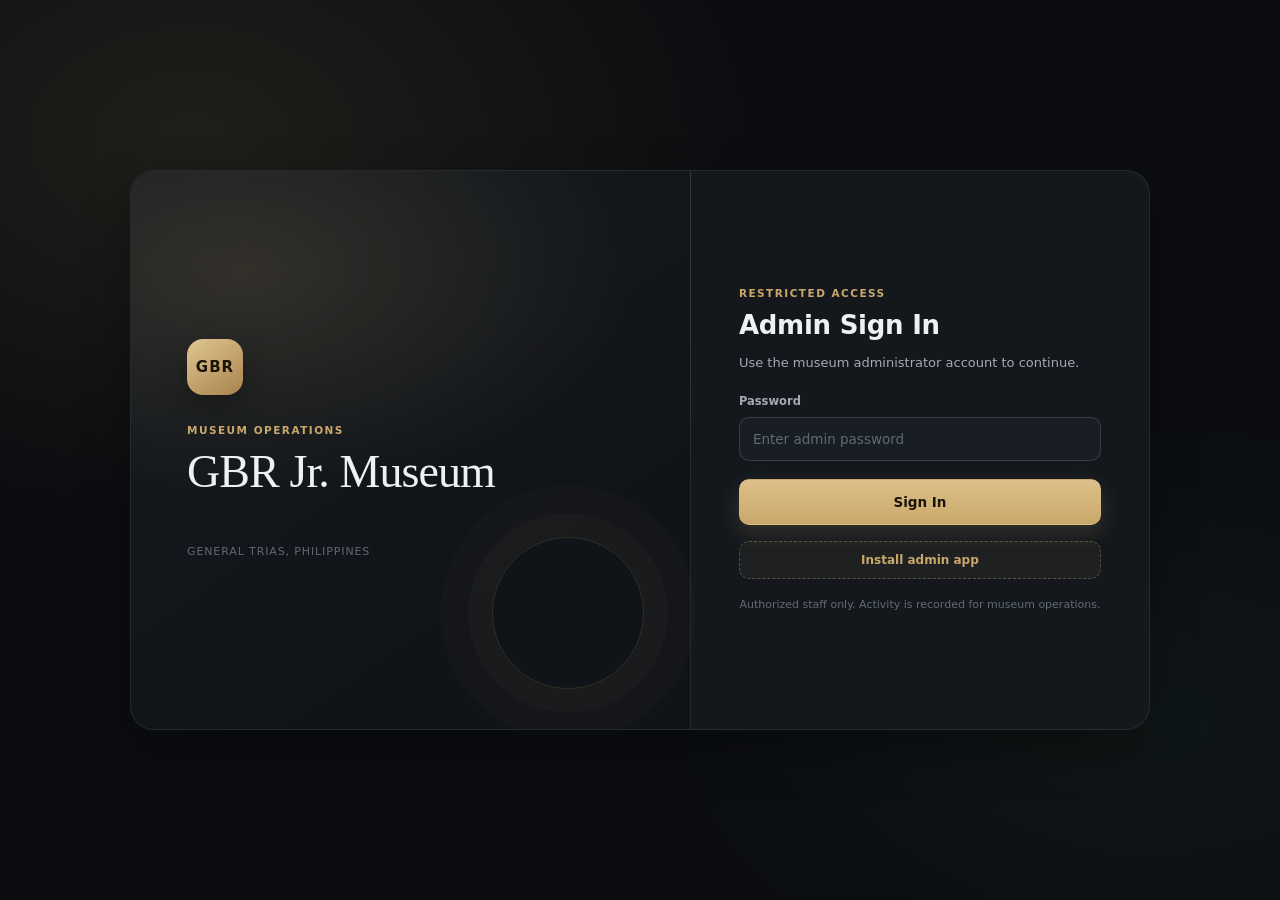
==== commit 98d749a8: "Stop the browser's pull-to-refresh gesture and trim the admin login panel A downward drag on a scree" ====
--- a/admin.html
+++ b/admin.html
@@ -11,9 +11,9 @@
 <meta name="apple-mobile-web-app-status-bar-style" content="black-translucent" />
 <meta name="apple-mobile-web-app-title" content="GBR Admin" />
 <link rel="apple-touch-icon" href="./assets/logo.png" />
-<link rel="stylesheet" href="admin.css?v=10" />
+<link rel="stylesheet" href="admin.css?v=11" />
 <script src="asset-manifest.js"></script>
-<script src="offline-store.js"></script>
+<script src="offline-store.js?v=1"></script>
 <script>
   window.gbrAdminInstallPrompt = null;
   window.addEventListener("beforeinstallprompt", (event) => {
@@ -33,12 +33,6 @@
         <div class="brand-mark">GBR</div>
         <p class="eyebrow">Museum Operations</p>
         <h1>GBR Jr. Museum</h1>
-        <p class="login-lede">Manage the collection, review visitor activity, and keep the augmented reality experience running smoothly.</p>
-        <ul class="login-highlights">
-          <li>AR collection and target publishing</li>
-          <li>Visitor traffic and engagement analytics</li>
-          <li>Leaderboard and guestbook moderation</li>
-        </ul>
         <p class="login-location">General Trias, Philippines</p>
       </section>
 
@@ -61,8 +55,8 @@
       <p class="modal-eyebrow">AI Assistant</p>
       <h2>Auto-Fill Collection Info &amp; Quiz</h2>
       <p class="modal-desc">Paste any reference text below — an artwork, artifact, sculpture, document, monument, heritage structure, or historical site. The AI will extract the title, artist/maker, year, location, write a description, and generate quiz questions.</p>
-      <textarea id="ai-paste-input" class="note-textarea" rows="6" maxlength="4000" placeholder="Paste collection info here… e.g. The historic Puente de Malabon (Malabon Bridge) was constructed during the 19th century under the Spanish colonial administration to span the Malabon-Tullahan river network. During the Philippine-American War in 1899, one of its stone spans was deliberately destroyed by Filipino revolutionary forces. It was later rebuilt in reinforced concrete and steel."></textarea>
-      <p class="field-hint">Up to 4,000 characters. Works with artworks, artifacts, monuments, historical sites, and other collection objects.</p>
+      <textarea id="ai-paste-input" class="note-textarea" rows="8" maxlength="60000" placeholder="Paste collection info here… e.g. The historic Puente de Malabon (Malabon Bridge) was constructed during the 19th century under the Spanish colonial administration to span the Malabon-Tullahan river network. During the Philippine-American War in 1899, one of its stone spans was deliberately destroyed by Filipino revolutionary forces. It was later rebuilt in reinforced concrete and steel."></textarea>
+      <p class="field-hint"><span id="ai-char-count" class="ai-char-count">0</span> / 60,000 characters · Works with artworks, artifacts, monuments, historical sites, and other collection objects. Paste a full article if you have one: texts over 20,000 characters are shortened to their key facts automatically before the AI reads them.</p>
       <p id="ai-modal-status" class="ai-status"></p>
       <div class="modal-actions">
         <button id="btn-ai-cancel" class="btn-secondary">Cancel</button>
@@ -689,6 +683,6 @@
     firebase.initializeApp(firebaseConfig);
   </script>
 
-  <script src="admin.js?v=11" defer></script>
+  <script src="admin.js?v=16" defer></script>
 </body>
 </html>
--- a/admin.css
+++ b/admin.css
@@ -36,6 +36,11 @@
   margin: 0;
   padding: 0;
   min-height: 100%;
+  /* The admin page scrolls as a whole, so the page itself is what a downward drag
+     at the top would reload — losing a half-filled form. This stops the browser
+     gesture in Chrome and Firefox; offline-store.js handles Safari, which ignores
+     this rule. */
+  overscroll-behavior: none;
 }
 
 body {
@@ -218,6 +223,7 @@
   justify-content: center;
   padding: 32px;
   overflow-y: auto;
+  overscroll-behavior: contain;
   background:
     radial-gradient(900px 600px at 15% 15%, rgba(201, 168, 106, 0.11), transparent 62%),
     radial-gradient(800px 500px at 90% 80%, rgba(95, 191, 143, 0.05), transparent 60%),
@@ -268,30 +274,6 @@
   font-weight: 500;
   letter-spacing: -0.02em;
   line-height: 1.08;
-}
-.login-lede { max-width: 390px; color: var(--text-dim); font-size: 14.5px; line-height: 1.65; }
-.login-highlights {
-  display: grid;
-  gap: 10px;
-  margin: 30px 0 0;
-  padding: 0;
-  list-style: none;
-}
-.login-highlights li {
-  display: flex;
-  align-items: center;
-  gap: 10px;
-  color: var(--text-dim);
-  font-size: 12.5px;
-}
-.login-highlights li::before {
-  content: "";
-  width: 6px;
-  height: 6px;
-  flex-shrink: 0;
-  border-radius: 50%;
-  background: var(--gold);
-  box-shadow: 0 0 0 3px var(--gold-soft);
 }
 .login-location { margin-top: 34px; color: var(--muted-2); font-size: 11px; letter-spacing: 0.08em; text-transform: uppercase; }
 
@@ -357,6 +339,7 @@
   max-width: 430px;
   max-height: calc(100vh - 48px);
   overflow-y: auto;
+  overscroll-behavior: contain;
   padding: 30px;
   text-align: left;
   background: var(--surface);
@@ -942,6 +925,8 @@
 .bulk-edit-actions .upload-status { margin: 0; flex: 1; text-align: right; }
 .bulk-edit-actions .btn-primary { min-height: 38px; padding: 8px 16px; font-size: 12.5px; }
 .ai-fill-btn { width: 100%; margin-bottom: 4px; }
+.ai-char-count { color: var(--muted-2); font-weight: 700; }
+.ai-char-count.over { color: var(--gold-bright); }
 
 .form-section { margin-top: 24px; padding-top: 22px; border-top: 1px solid var(--border); }
 .form-section:first-of-type { margin-top: 20px; }
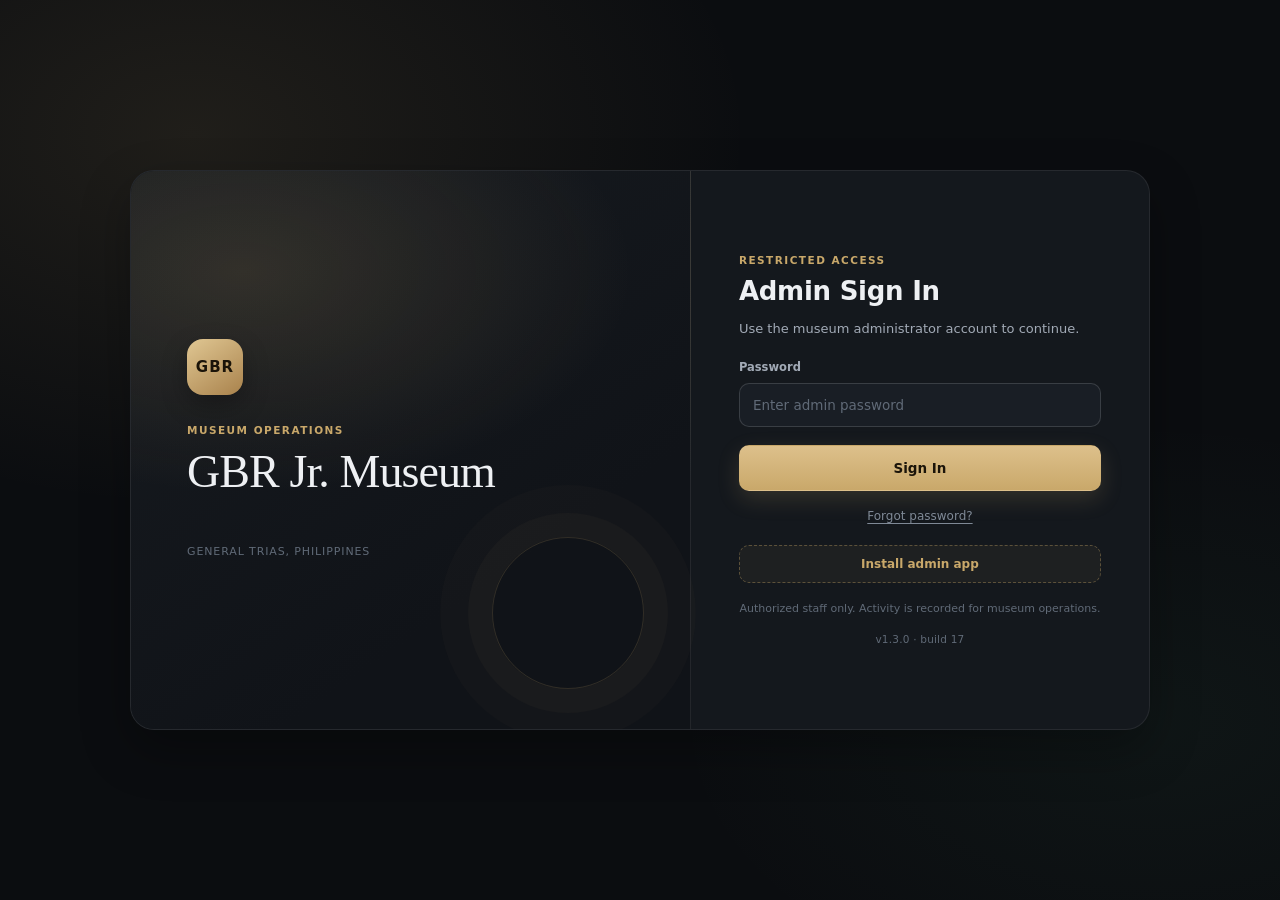
==== commit 866ef21a: "Show the running build in Settings and let admins change their password Settings now shows v<APP_VER" ====
--- a/admin.html
+++ b/admin.html
@@ -11,7 +11,7 @@
 <meta name="apple-mobile-web-app-status-bar-style" content="black-translucent" />
 <meta name="apple-mobile-web-app-title" content="GBR Admin" />
 <link rel="apple-touch-icon" href="./assets/logo.png" />
-<link rel="stylesheet" href="admin.css?v=11" />
+<link rel="stylesheet" href="admin.css?v=12" />
 <script src="asset-manifest.js"></script>
 <script src="offline-store.js?v=1"></script>
 <script>
@@ -44,8 +44,11 @@
         <input id="admin-password-input" class="text-input" type="password" placeholder="Enter admin password" autocomplete="current-password" />
         <p id="admin-login-error" class="admin-error hidden">Incorrect password.</p>
         <button id="btn-admin-login-submit" class="btn-primary">Sign In</button>
+        <button id="btn-forgot-password" class="login-link-btn" type="button">Forgot password?</button>
         <button id="btn-install-admin-login" class="login-install-btn" type="button">Install admin app</button>
+        <p id="admin-login-status" class="login-status hidden"></p>
         <p class="login-footnote">Authorized staff only. Activity is recorded for museum operations.</p>
+        <p class="login-version" id="login-version-text">—</p>
       </section>
     </div>
   </div>
@@ -91,6 +94,10 @@
         <button class="tab-btn" data-tab="notes" data-page-title="Guestbook">
           <svg viewBox="0 0 24 24" fill="none" stroke="currentColor" stroke-width="1.8" stroke-linecap="round" stroke-linejoin="round" aria-hidden="true"><path d="M21 14a3 3 0 0 1-3 3H8l-5 4V6a3 3 0 0 1 3-3h12a3 3 0 0 1 3 3v8z"/><path d="M8 8h8"/><path d="M8 12h5"/></svg>
           <span>Guestbook</span>
+        </button>
+        <button class="tab-btn" data-tab="account" data-page-title="Account &amp; About">
+          <svg viewBox="0 0 24 24" fill="none" stroke="currentColor" stroke-width="1.8" stroke-linecap="round" stroke-linejoin="round" aria-hidden="true"><circle cx="12" cy="8" r="4"/><path d="M4.5 21c0-4 3.4-6.5 7.5-6.5s7.5 2.5 7.5 6.5"/></svg>
+          <span>Account</span>
         </button>
       </nav>
 
@@ -650,6 +657,55 @@
           </div>
         </section>
 
+        <section id="tab-account" class="tab-panel hidden">
+          <div class="section-intro">
+            <div>
+              <h2>Account &amp; About</h2>
+              <p>Your administrator sign-in and the build this browser is running.</p>
+            </div>
+          </div>
+
+          <div class="account-grid">
+            <section class="panel">
+              <header class="panel-head">
+                <div>
+                  <p class="eyebrow">Security</p>
+                  <h3>Change Password</h3>
+                </div>
+              </header>
+              <p class="panel-note">Signed in as <strong id="account-email">—</strong></p>
+              <label class="field-label" for="account-current-password">Current password</label>
+              <input id="account-current-password" class="text-input" type="password" autocomplete="current-password" placeholder="Enter the current password" />
+              <label class="field-label" for="account-new-password">New password</label>
+              <input id="account-new-password" class="text-input" type="password" autocomplete="new-password" placeholder="At least 8 characters" />
+              <label class="field-label" for="account-confirm-password">Confirm new password</label>
+              <input id="account-confirm-password" class="text-input" type="password" autocomplete="new-password" placeholder="Repeat the new password" />
+              <p id="account-password-status" class="account-status hidden"></p>
+              <div class="account-actions">
+                <button id="btn-change-password" class="btn-primary" type="button">Update Password</button>
+                <button id="btn-send-reset-email" class="btn-secondary" type="button">Email Reset Link</button>
+              </div>
+              <p class="panel-footnote">The password lives in Firebase Authentication, never in the app files, so it can be changed here at any time and applies to every device that signs in.</p>
+            </section>
+
+            <section class="panel">
+              <header class="panel-head">
+                <div>
+                  <p class="eyebrow">Release</p>
+                  <h3>Console Version</h3>
+                </div>
+              </header>
+              <p class="account-version" id="admin-version-text">—</p>
+              <p id="admin-update-status" class="account-status hidden"></p>
+              <div class="account-actions">
+                <button id="btn-check-admin-updates" class="btn-secondary" type="button">Check for Updates</button>
+                <button id="btn-load-admin-update" class="btn-primary hidden" type="button">Reload New Build</button>
+              </div>
+              <p class="panel-footnote">The build number is the version of admin.js this browser actually loaded. When a newer build is deployed, reload to pick it up — the offline copy is cleared for you.</p>
+            </section>
+          </div>
+        </section>
+
       </main>
     </div>
   </div>
@@ -683,6 +739,6 @@
     firebase.initializeApp(firebaseConfig);
   </script>
 
-  <script src="admin.js?v=16" defer></script>
+  <script src="admin.js?v=17" defer></script>
 </body>
 </html>
--- a/admin.css
+++ b/admin.css
@@ -306,6 +306,36 @@
   border-color: rgba(201, 168, 106, 0.5);
 }
 
+.login-link-btn {
+  display: block;
+  width: 100%;
+  margin-top: 12px;
+  padding: 4px;
+  color: var(--muted);
+  background: transparent;
+  border: none;
+  font-family: inherit;
+  font-size: 12px;
+  text-decoration: underline;
+  text-underline-offset: 3px;
+  cursor: pointer;
+}
+
+.login-link-btn:hover { color: var(--gold-bright); }
+.login-link-btn:disabled { opacity: 0.6; cursor: not-allowed; }
+
+.login-status {
+  margin: 12px 0 0;
+  font-size: 12px;
+  line-height: 1.45;
+  color: var(--text-dim);
+}
+
+.login-status.is-success { color: var(--success); }
+.login-status.is-error { color: var(--danger); }
+.login-status.hidden { display: none; }
+.login-version { margin: 14px 0 0; text-align: center; color: var(--muted-2); font-size: 10.5px; letter-spacing: 0.02em; }
+
 .brand-mark {
   display: flex;
   align-items: center;
@@ -595,6 +625,17 @@
 .panel-head h3 { margin-top: 2px; font-size: 16px; }
 .panel-head .eyebrow { margin-bottom: 1px; }
 .panel-footnote { margin-top: 14px; color: var(--muted-2); font-size: 10.5px; line-height: 1.5; }
+
+/* ---------------- Account & About ---------------- */
+.account-grid { display: grid; gap: 14px; grid-template-columns: repeat(auto-fit, minmax(320px, 1fr)); }
+.panel-note { margin: -2px 0 16px; color: var(--text-dim); font-size: 12.5px; }
+.panel-note strong { color: var(--text); font-weight: 650; }
+.account-actions { display: flex; flex-wrap: wrap; gap: 10px; margin-top: 18px; }
+.account-actions .btn-primary, .account-actions .btn-secondary { width: auto; flex: 1 1 auto; margin-top: 0; }
+.account-status { margin: 14px 0 0; font-size: 12px; line-height: 1.5; color: var(--text-dim); }
+.account-status.is-success { color: var(--success); }
+.account-status.is-error { color: var(--danger); }
+.account-version { margin: 0; font-size: 19px; font-weight: 700; color: var(--gold-bright); letter-spacing: 0.01em; }
 
 .analytics-grid { display: grid; gap: 14px; }
 .analytics-grid-main { grid-template-columns: minmax(0, 1.9fr) minmax(280px, 0.85fr); margin-bottom: 14px; }
